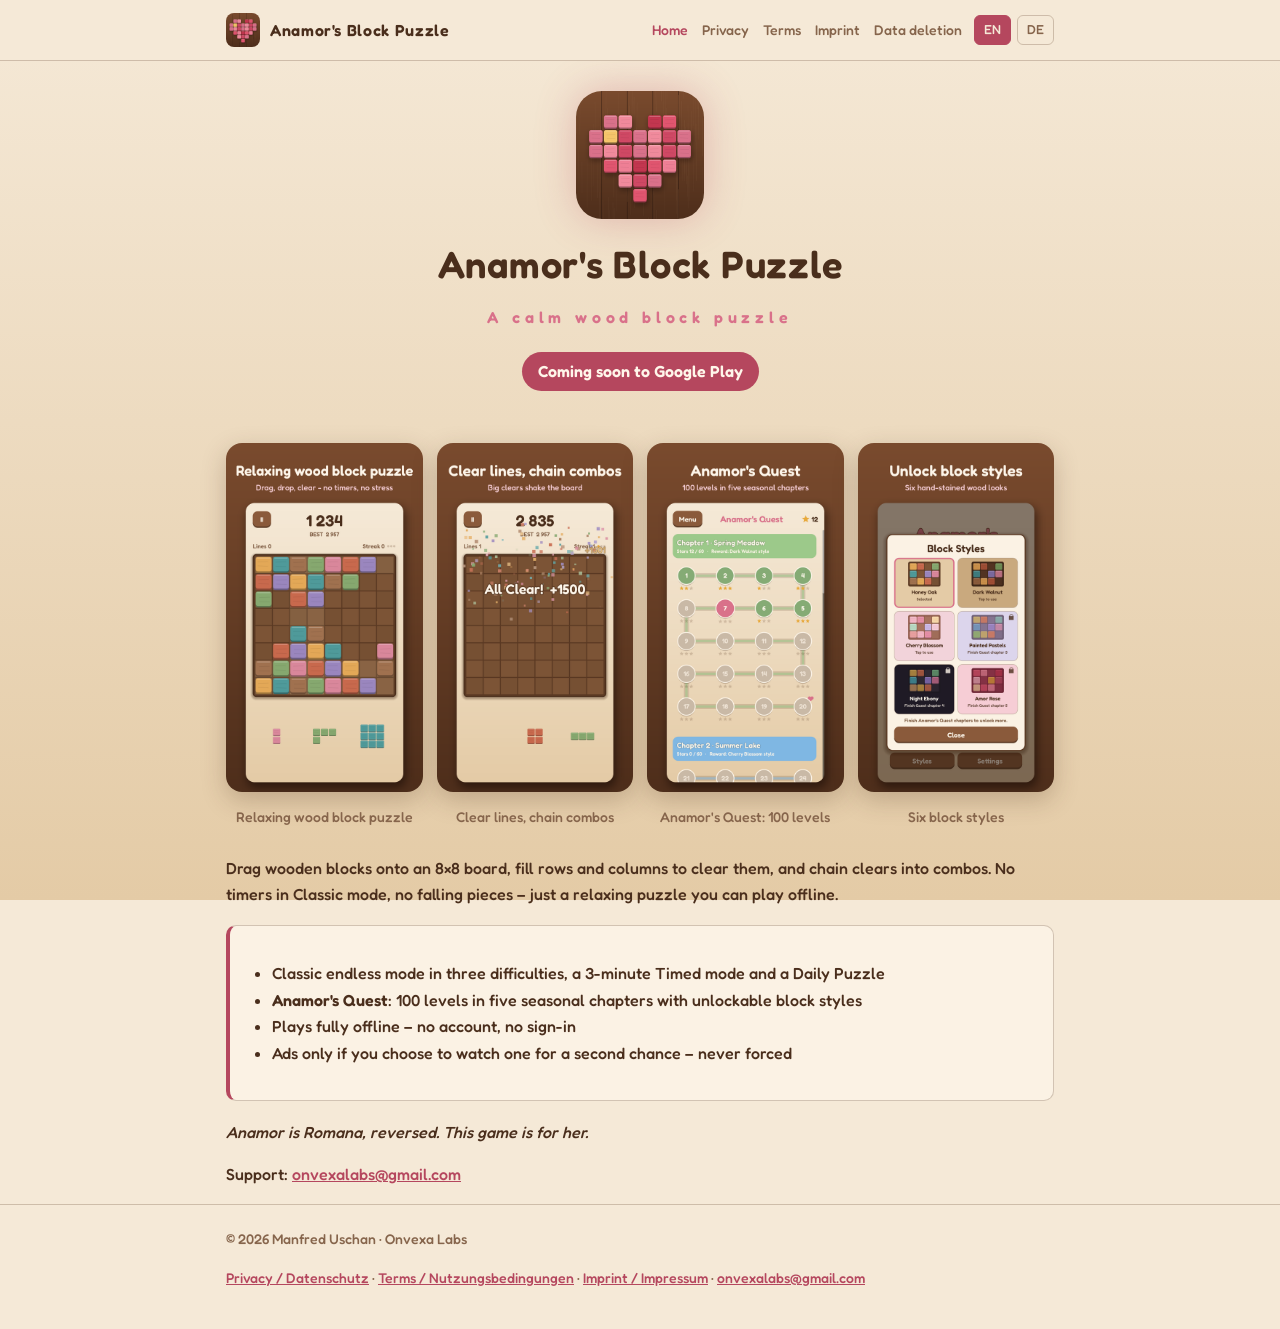
==== index.html @ 858fd69e "Teaser and legal pages for Anamor's Block Puzzle Co-Authored-By: Claude Opus 5.5 <noreply@anthropic." ====
<!doctype html>
<html lang="en">
<head>
  <meta charset="utf-8">
  <meta name="viewport" content="width=device-width, initial-scale=1">
  <title>Home · Anamor's Block Puzzle</title>
  <meta name="title-en" content="Home · Anamor's Block Puzzle">
  <meta name="title-de" content="Start · Anamor's Block Puzzle">
  <meta name="description" content="Anamor's Block Puzzle – a calm 8×8 wood block puzzle for Android.">
  <meta name="theme-color" content="#4e2e1b">
  <link rel="icon" type="image/png" href="assets/favicon.png">
  <link rel="apple-touch-icon" href="assets/apple-touch-icon.png">
  <link rel="stylesheet" href="assets/style.css">
  <script src="assets/site.js"></script>
</head>
<body>
  <header class="top">
    <div class="wrap bar">
      <a class="brand" href="index.html"><img src="assets/icon.png" alt="">Anamor's Block Puzzle</a>
      <nav class="links">
        <a href="index.html" aria-current="page"><span data-lang="en">Home</span><span data-lang="de">Start</span></a>
        <a href="privacy.html"><span data-lang="en">Privacy</span><span data-lang="de">Datenschutz</span></a>
        <a href="terms.html"><span data-lang="en">Terms</span><span data-lang="de">Nutzungsbedingungen</span></a>
        <a href="imprint.html"><span data-lang="en">Imprint</span><span data-lang="de">Impressum</span></a>
        <a href="delete-data.html"><span data-lang="en">Data deletion</span><span data-lang="de">Datenlöschung</span></a>
      </nav>
      <div class="lang" role="group" aria-label="Language">
        <button type="button" data-set="en" aria-pressed="false">EN</button>
        <button type="button" data-set="de" aria-pressed="false">DE</button>
      </div>
    </div>
  </header>
  <main class="wrap">
    <article data-lang="en" lang="en">

      <div class="hero">
        <img src="assets/icon.png" alt="Anamor's Block Puzzle icon">
        <h1>Anamor's Block Puzzle</h1>
        <p class="sub">A calm wood block puzzle</p>
        <p class="badge">Coming soon to Google Play</p>
      </div>
      <div class="gallery">
        <figure><img src="assets/shot1.png" alt="" loading="lazy"><figcaption data-lang="en">Relaxing wood block puzzle</figcaption><figcaption data-lang="de">Entspanntes Holzblock-Puzzle</figcaption></figure>
        <figure><img src="assets/shot2.png" alt="" loading="lazy"><figcaption data-lang="en">Clear lines, chain combos</figcaption><figcaption data-lang="de">Linien leeren, Combos verketten</figcaption></figure>
        <figure><img src="assets/shot3.png" alt="" loading="lazy"><figcaption data-lang="en">Anamor's Quest: 100 levels</figcaption><figcaption data-lang="de">Anamor's Quest: 100 Level</figcaption></figure>
        <figure><img src="assets/shot4.png" alt="" loading="lazy"><figcaption data-lang="en">Six block styles</figcaption><figcaption data-lang="de">Sechs Block-Stile</figcaption></figure>
      </div>
      <p>Drag wooden blocks onto an 8×8 board, fill rows and columns to clear them, and chain clears into combos.
      No timers in Classic mode, no falling pieces – just a relaxing puzzle you can play offline.</p>
      <div class="card promise">
        <ul>
          <li>Classic endless mode in three difficulties, a 3-minute Timed mode and a Daily Puzzle</li>
          <li><strong>Anamor's Quest</strong>: 100 levels in five seasonal chapters with unlockable block styles</li>
          <li>Plays fully offline – no account, no sign-in</li>
          <li>Ads only if you choose to watch one for a second chance – never forced</li>
        </ul>
      </div>
      <p><em>Anamor is Romana, reversed. This game is for her.</em></p>
      <p>Support: <a href="mailto:onvexalabs@gmail.com">onvexalabs@gmail.com</a></p>
    </article>
    <article data-lang="de" lang="de">

      <div class="hero">
        <img src="assets/icon.png" alt="Anamor's Block Puzzle Symbol">
        <h1>Anamor's Block Puzzle</h1>
        <p class="sub">Ein entspanntes Holzblock-Puzzle</p>
        <p class="badge">Bald auf Google Play</p>
      </div>
      <div class="gallery">
        <figure><img src="assets/shot1.png" alt="" loading="lazy"><figcaption data-lang="en">Relaxing wood block puzzle</figcaption><figcaption data-lang="de">Entspanntes Holzblock-Puzzle</figcaption></figure>
        <figure><img src="assets/shot2.png" alt="" loading="lazy"><figcaption data-lang="en">Clear lines, chain combos</figcaption><figcaption data-lang="de">Linien leeren, Combos verketten</figcaption></figure>
        <figure><img src="assets/shot3.png" alt="" loading="lazy"><figcaption data-lang="en">Anamor's Quest: 100 levels</figcaption><figcaption data-lang="de">Anamor's Quest: 100 Level</figcaption></figure>
        <figure><img src="assets/shot4.png" alt="" loading="lazy"><figcaption data-lang="en">Six block styles</figcaption><figcaption data-lang="de">Sechs Block-Stile</figcaption></figure>
      </div>
      <p>Ziehe Holzblöcke auf ein 8×8-Brett, fülle Reihen und Spalten, um sie zu leeren, und verkette Treffer zu Combos.
      Kein Zeitdruck im Klassik-Modus, keine fallenden Teile – ein entspannendes Puzzle, das auch offline funktioniert.</p>
      <div class="card promise">
        <ul>
          <li>Endloser Klassik-Modus in drei Schwierigkeitsstufen, 3-Minuten-Zeitmodus und Tagesrätsel</li>
          <li><strong>Anamor's Quest</strong>: 100 Level in fünf Jahreszeiten-Kapiteln mit freischaltbaren Block-Stilen</li>
          <li>Vollständig offline spielbar – kein Konto, keine Anmeldung</li>
          <li>Werbung nur, wenn du freiwillig ein Video für eine zweite Chance ansiehst – niemals erzwungen</li>
        </ul>
      </div>
      <p><em>Anamor ist Romana, rückwärts gelesen. Dieses Spiel ist für sie.</em></p>
      <p>Support: <a href="mailto:onvexalabs@gmail.com">onvexalabs@gmail.com</a></p>
    </article>
  </main>
  <footer>
    <div class="wrap">
      <span>© 2026 Manfred Uschan · Onvexa Labs</span>
      <span><a href="privacy.html">Privacy / Datenschutz</a> · <a href="terms.html">Terms / Nutzungsbedingungen</a> · <a href="imprint.html">Imprint / Impressum</a> · <a href="mailto:onvexalabs@gmail.com">onvexalabs@gmail.com</a></span>
    </div>
  </footer>
</body>
</html>
---- assets/style.css ----
@font-face { font-family: "Fredoka"; src: url("Fredoka-Medium.woff2") format("woff2"); font-weight: 400 500; font-display: swap; }
@font-face { font-family: "Fredoka"; src: url("Fredoka-SemiBold.woff2") format("woff2"); font-weight: 600 700; font-display: swap; }
:root {
  --bg: #f5e9d7;
  --panel: #fbf2e4;
  --trace: #e4cba6;
  --text: #4a2e1c;
  --dim: #86654c;
  --accent: #b5475e;
  --accent2: #d9718a;
  --warn: #b26a00;
  --line: rgba(90, 57, 35, .25);
}
* { box-sizing: border-box; }
html { -webkit-text-size-adjust: 100%; }
body {
  margin: 0;
  background: var(--bg);
  background-image: linear-gradient(#f5e9d7, #e4cba6);
  background-attachment: fixed;
  color: var(--text);
  font: 16px/1.65 "Fredoka", system-ui, -apple-system, "Segoe UI", Roboto, sans-serif;
}
a { color: var(--accent); }
a:hover { color: #e0556f; }
header.top {
  border-bottom: 1px solid var(--line);
  background: rgba(245, 233, 215, .94);
  position: sticky; top: 0; z-index: 5;
  backdrop-filter: blur(6px);
}
.wrap { max-width: 860px; margin: 0 auto; padding: 0 16px; }
.bar { display: flex; align-items: center; gap: 12px; min-height: 60px; flex-wrap: wrap; }
.brand { display: flex; align-items: center; gap: 10px; color: var(--text); text-decoration: none; font-weight: 700; letter-spacing: .04em; }
.brand img { width: 34px; height: 34px; border-radius: 8px; }
nav.links { display: flex; gap: 14px; flex-wrap: wrap; margin-left: auto; font-size: 14px; }
nav.links a { color: var(--dim); text-decoration: none; }
nav.links a[aria-current="page"], nav.links a:hover { color: var(--accent); }
.lang { display: flex; gap: 6px; }
.lang button {
  background: transparent; color: var(--dim); border: 1px solid var(--line);
  border-radius: 6px; padding: 3px 9px; font: inherit; font-size: 13px; cursor: pointer;
}
.lang button[aria-pressed="true"] { color: var(--bg); background: var(--accent); border-color: var(--accent); }
main { padding: 28px 0 60px; }
h1 { font-size: 30px; line-height: 1.2; margin: 8px 0 6px; letter-spacing: .02em; }
h2 { font-size: 20px; margin: 34px 0 8px; color: var(--accent); }
h3 { font-size: 17px; margin: 22px 0 6px; }
.meta { color: var(--dim); font-size: 14px; margin-bottom: 18px; }
.card {
  background: var(--panel); border: 1px solid var(--line); border-radius: 10px;
  padding: 18px 20px; margin: 18px 0;
}
.hero { text-align: center; padding: 30px 0 10px; }
.hero img { width: 128px; height: 128px; border-radius: 26px; box-shadow: 0 0 40px rgba(181,71,94,.3); }
.hero h1 { font-size: 38px; margin-top: 16px; }
.hero .sub { color: var(--accent2); letter-spacing: .3em; font-weight: 700; }
.promise { border-left: 4px solid var(--accent); }
.todo { background: rgba(255,176,0,.15); color: var(--warn); border: 1px dashed var(--warn); padding: 0 4px; border-radius: 4px; }
table { width: 100%; border-collapse: collapse; font-size: 15px; }
th, td { text-align: left; vertical-align: top; padding: 8px 10px; border-bottom: 1px solid var(--line); }
th { color: var(--dim); font-weight: 600; }
.tablewrap { overflow-x: auto; }
ul { padding-left: 22px; }
footer { border-top: 1px solid var(--line); color: var(--dim); font-size: 14px; padding: 22px 0 40px; }
footer .wrap { display: flex; gap: 16px; flex-wrap: wrap; justify-content: space-between; }
code { background: #efe0c9; padding: 1px 5px; border-radius: 4px; font-size: 14px; }
/* language switching: without JS both languages stay visible */
html.js [data-lang] { display: none; }
html.js.lang-en [data-lang="en"], html.js.lang-de [data-lang="de"] { display: block; }
html:not(.js) [data-lang="de"] { border-top: 1px solid var(--line); margin-top: 40px; padding-top: 10px; }
@media (max-width: 560px) {
  h1 { font-size: 25px; }
  .hero h1 { font-size: 30px; }
  nav.links { width: 100%; margin-left: 0; }
}
.badge { display: inline-block; margin-top: 6px; padding: 6px 16px; border-radius: 999px; background: var(--accent); color: #fff6ea; font-weight: 600; }
.gallery { display: grid; grid-template-columns: repeat(auto-fit, minmax(170px, 1fr)); gap: 14px; margin: 26px 0; }
.gallery figure { margin: 0; text-align: center; }
.gallery img { width: 100%; border-radius: 16px; box-shadow: 0 8px 24px rgba(74, 46, 28, .25); }
.gallery figcaption { font-size: 14px; color: var(--dim); margin-top: 6px; }
html.js .gallery figcaption[data-lang] { display: none; }
html.js.lang-en .gallery figcaption[data-lang="en"], html.js.lang-de .gallery figcaption[data-lang="de"] { display: block; }
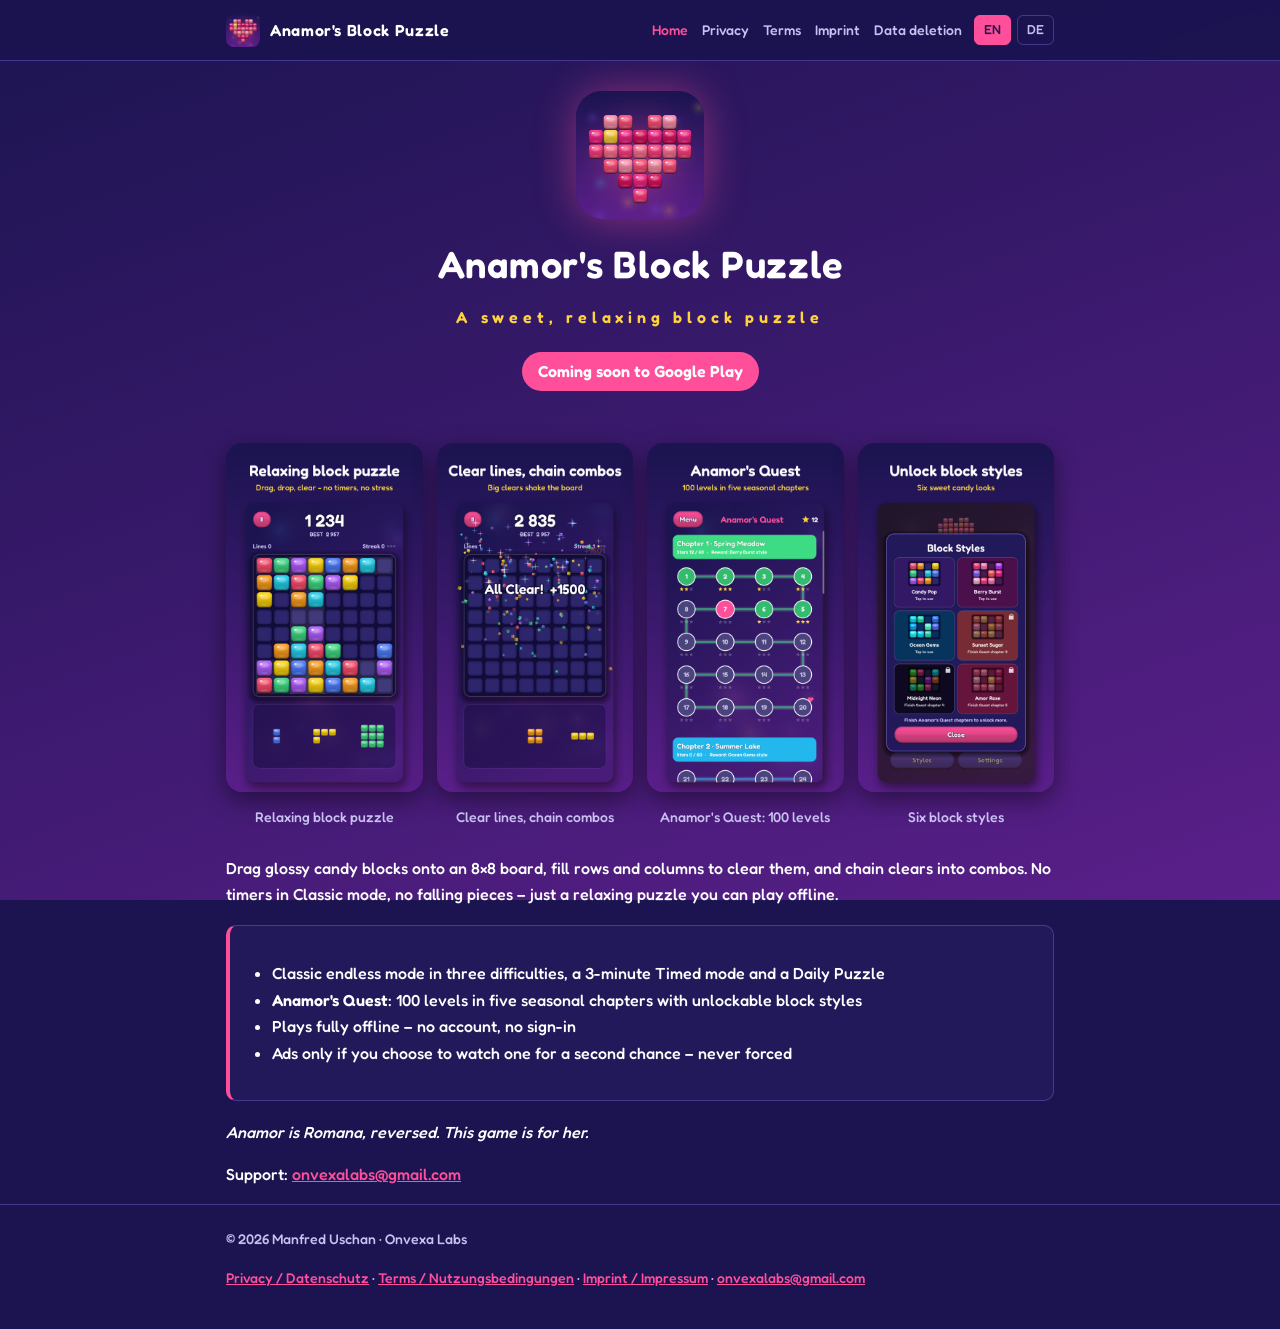
==== commit f459efb5: "Candy look for the teaser page, new screenshots and icon Co-Authored-By: Claude Opus 5.5 <noreply@an" ====
--- a/index.html
+++ b/index.html
@@ -6,8 +6,8 @@
   <title>Home · Anamor's Block Puzzle</title>
   <meta name="title-en" content="Home · Anamor's Block Puzzle">
   <meta name="title-de" content="Start · Anamor's Block Puzzle">
-  <meta name="description" content="Anamor's Block Puzzle – a calm 8×8 wood block puzzle for Android.">
-  <meta name="theme-color" content="#4e2e1b">
+  <meta name="description" content="Anamor's Block Puzzle – a sweet, relaxing 8×8 block puzzle for Android.">
+  <meta name="theme-color" content="#1b1450">
   <link rel="icon" type="image/png" href="assets/favicon.png">
   <link rel="apple-touch-icon" href="assets/apple-touch-icon.png">
   <link rel="stylesheet" href="assets/style.css">
@@ -36,16 +36,16 @@
       <div class="hero">
         <img src="assets/icon.png" alt="Anamor's Block Puzzle icon">
         <h1>Anamor's Block Puzzle</h1>
-        <p class="sub">A calm wood block puzzle</p>
+        <p class="sub">A sweet, relaxing block puzzle</p>
         <p class="badge">Coming soon to Google Play</p>
       </div>
       <div class="gallery">
-        <figure><img src="assets/shot1.png" alt="" loading="lazy"><figcaption data-lang="en">Relaxing wood block puzzle</figcaption><figcaption data-lang="de">Entspanntes Holzblock-Puzzle</figcaption></figure>
+        <figure><img src="assets/shot1.png" alt="" loading="lazy"><figcaption data-lang="en">Relaxing block puzzle</figcaption><figcaption data-lang="de">Entspanntes Block-Puzzle</figcaption></figure>
         <figure><img src="assets/shot2.png" alt="" loading="lazy"><figcaption data-lang="en">Clear lines, chain combos</figcaption><figcaption data-lang="de">Linien leeren, Combos verketten</figcaption></figure>
         <figure><img src="assets/shot3.png" alt="" loading="lazy"><figcaption data-lang="en">Anamor's Quest: 100 levels</figcaption><figcaption data-lang="de">Anamor's Quest: 100 Level</figcaption></figure>
         <figure><img src="assets/shot4.png" alt="" loading="lazy"><figcaption data-lang="en">Six block styles</figcaption><figcaption data-lang="de">Sechs Block-Stile</figcaption></figure>
       </div>
-      <p>Drag wooden blocks onto an 8×8 board, fill rows and columns to clear them, and chain clears into combos.
+      <p>Drag glossy candy blocks onto an 8×8 board, fill rows and columns to clear them, and chain clears into combos.
       No timers in Classic mode, no falling pieces – just a relaxing puzzle you can play offline.</p>
       <div class="card promise">
         <ul>
@@ -63,16 +63,16 @@
       <div class="hero">
         <img src="assets/icon.png" alt="Anamor's Block Puzzle Symbol">
         <h1>Anamor's Block Puzzle</h1>
-        <p class="sub">Ein entspanntes Holzblock-Puzzle</p>
+        <p class="sub">Ein süßes, entspanntes Block-Puzzle</p>
         <p class="badge">Bald auf Google Play</p>
       </div>
       <div class="gallery">
-        <figure><img src="assets/shot1.png" alt="" loading="lazy"><figcaption data-lang="en">Relaxing wood block puzzle</figcaption><figcaption data-lang="de">Entspanntes Holzblock-Puzzle</figcaption></figure>
+        <figure><img src="assets/shot1.png" alt="" loading="lazy"><figcaption data-lang="en">Relaxing block puzzle</figcaption><figcaption data-lang="de">Entspanntes Block-Puzzle</figcaption></figure>
         <figure><img src="assets/shot2.png" alt="" loading="lazy"><figcaption data-lang="en">Clear lines, chain combos</figcaption><figcaption data-lang="de">Linien leeren, Combos verketten</figcaption></figure>
         <figure><img src="assets/shot3.png" alt="" loading="lazy"><figcaption data-lang="en">Anamor's Quest: 100 levels</figcaption><figcaption data-lang="de">Anamor's Quest: 100 Level</figcaption></figure>
         <figure><img src="assets/shot4.png" alt="" loading="lazy"><figcaption data-lang="en">Six block styles</figcaption><figcaption data-lang="de">Sechs Block-Stile</figcaption></figure>
       </div>
-      <p>Ziehe Holzblöcke auf ein 8×8-Brett, fülle Reihen und Spalten, um sie zu leeren, und verkette Treffer zu Combos.
+      <p>Ziehe glänzende Bonbon-Blöcke auf ein 8×8-Brett, fülle Reihen und Spalten, um sie zu leeren, und verkette Treffer zu Combos.
       Kein Zeitdruck im Klassik-Modus, keine fallenden Teile – ein entspannendes Puzzle, das auch offline funktioniert.</p>
       <div class="card promise">
         <ul>
--- a/assets/style.css
+++ b/assets/style.css
@@ -1,31 +1,31 @@
 @font-face { font-family: "Fredoka"; src: url("Fredoka-Medium.woff2") format("woff2"); font-weight: 400 500; font-display: swap; }
 @font-face { font-family: "Fredoka"; src: url("Fredoka-SemiBold.woff2") format("woff2"); font-weight: 600 700; font-display: swap; }
 :root {
-  --bg: #f5e9d7;
-  --panel: #fbf2e4;
-  --trace: #e4cba6;
-  --text: #4a2e1c;
-  --dim: #86654c;
-  --accent: #b5475e;
-  --accent2: #d9718a;
-  --warn: #b26a00;
-  --line: rgba(90, 57, 35, .25);
+  --bg: #1b1450;
+  --panel: rgba(35, 26, 92, .85);
+  --trace: #4a1c7a;
+  --text: #ffffff;
+  --dim: #c8c0f0;
+  --accent: #ff4f9a;
+  --accent2: #ffd23f;
+  --warn: #ffd23f;
+  --line: rgba(143, 123, 255, .35);
 }
 * { box-sizing: border-box; }
 html { -webkit-text-size-adjust: 100%; }
 body {
   margin: 0;
   background: var(--bg);
-  background-image: linear-gradient(#f5e9d7, #e4cba6);
+  background-image: linear-gradient(160deg, #1b1450, #5a1f8a);
   background-attachment: fixed;
   color: var(--text);
   font: 16px/1.65 "Fredoka", system-ui, -apple-system, "Segoe UI", Roboto, sans-serif;
 }
 a { color: var(--accent); }
-a:hover { color: #e0556f; }
+a:hover { color: #ffd23f; }
 header.top {
   border-bottom: 1px solid var(--line);
-  background: rgba(245, 233, 215, .94);
+  background: rgba(27, 20, 80, .92);
   position: sticky; top: 0; z-index: 5;
   backdrop-filter: blur(6px);
 }
@@ -52,7 +52,7 @@
   padding: 18px 20px; margin: 18px 0;
 }
 .hero { text-align: center; padding: 30px 0 10px; }
-.hero img { width: 128px; height: 128px; border-radius: 26px; box-shadow: 0 0 40px rgba(181,71,94,.3); }
+.hero img { width: 128px; height: 128px; border-radius: 26px; box-shadow: 0 0 40px rgba(255,79,154,.45); }
 .hero h1 { font-size: 38px; margin-top: 16px; }
 .hero .sub { color: var(--accent2); letter-spacing: .3em; font-weight: 700; }
 .promise { border-left: 4px solid var(--accent); }
@@ -64,7 +64,7 @@
 ul { padding-left: 22px; }
 footer { border-top: 1px solid var(--line); color: var(--dim); font-size: 14px; padding: 22px 0 40px; }
 footer .wrap { display: flex; gap: 16px; flex-wrap: wrap; justify-content: space-between; }
-code { background: #efe0c9; padding: 1px 5px; border-radius: 4px; font-size: 14px; }
+code { background: #2e2770; padding: 1px 5px; border-radius: 4px; font-size: 14px; }
 /* language switching: without JS both languages stay visible */
 html.js [data-lang] { display: none; }
 html.js.lang-en [data-lang="en"], html.js.lang-de [data-lang="de"] { display: block; }
@@ -74,10 +74,10 @@
   .hero h1 { font-size: 30px; }
   nav.links { width: 100%; margin-left: 0; }
 }
-.badge { display: inline-block; margin-top: 6px; padding: 6px 16px; border-radius: 999px; background: var(--accent); color: #fff6ea; font-weight: 600; }
+.badge { display: inline-block; margin-top: 6px; padding: 6px 16px; border-radius: 999px; background: var(--accent); color: #fff; font-weight: 600; }
 .gallery { display: grid; grid-template-columns: repeat(auto-fit, minmax(170px, 1fr)); gap: 14px; margin: 26px 0; }
 .gallery figure { margin: 0; text-align: center; }
-.gallery img { width: 100%; border-radius: 16px; box-shadow: 0 8px 24px rgba(74, 46, 28, .25); }
+.gallery img { width: 100%; border-radius: 16px; box-shadow: 0 8px 24px rgba(0, 0, 0, .45); }
 .gallery figcaption { font-size: 14px; color: var(--dim); margin-top: 6px; }
 html.js .gallery figcaption[data-lang] { display: none; }
 html.js.lang-en .gallery figcaption[data-lang="en"], html.js.lang-de .gallery figcaption[data-lang="de"] { display: block; }
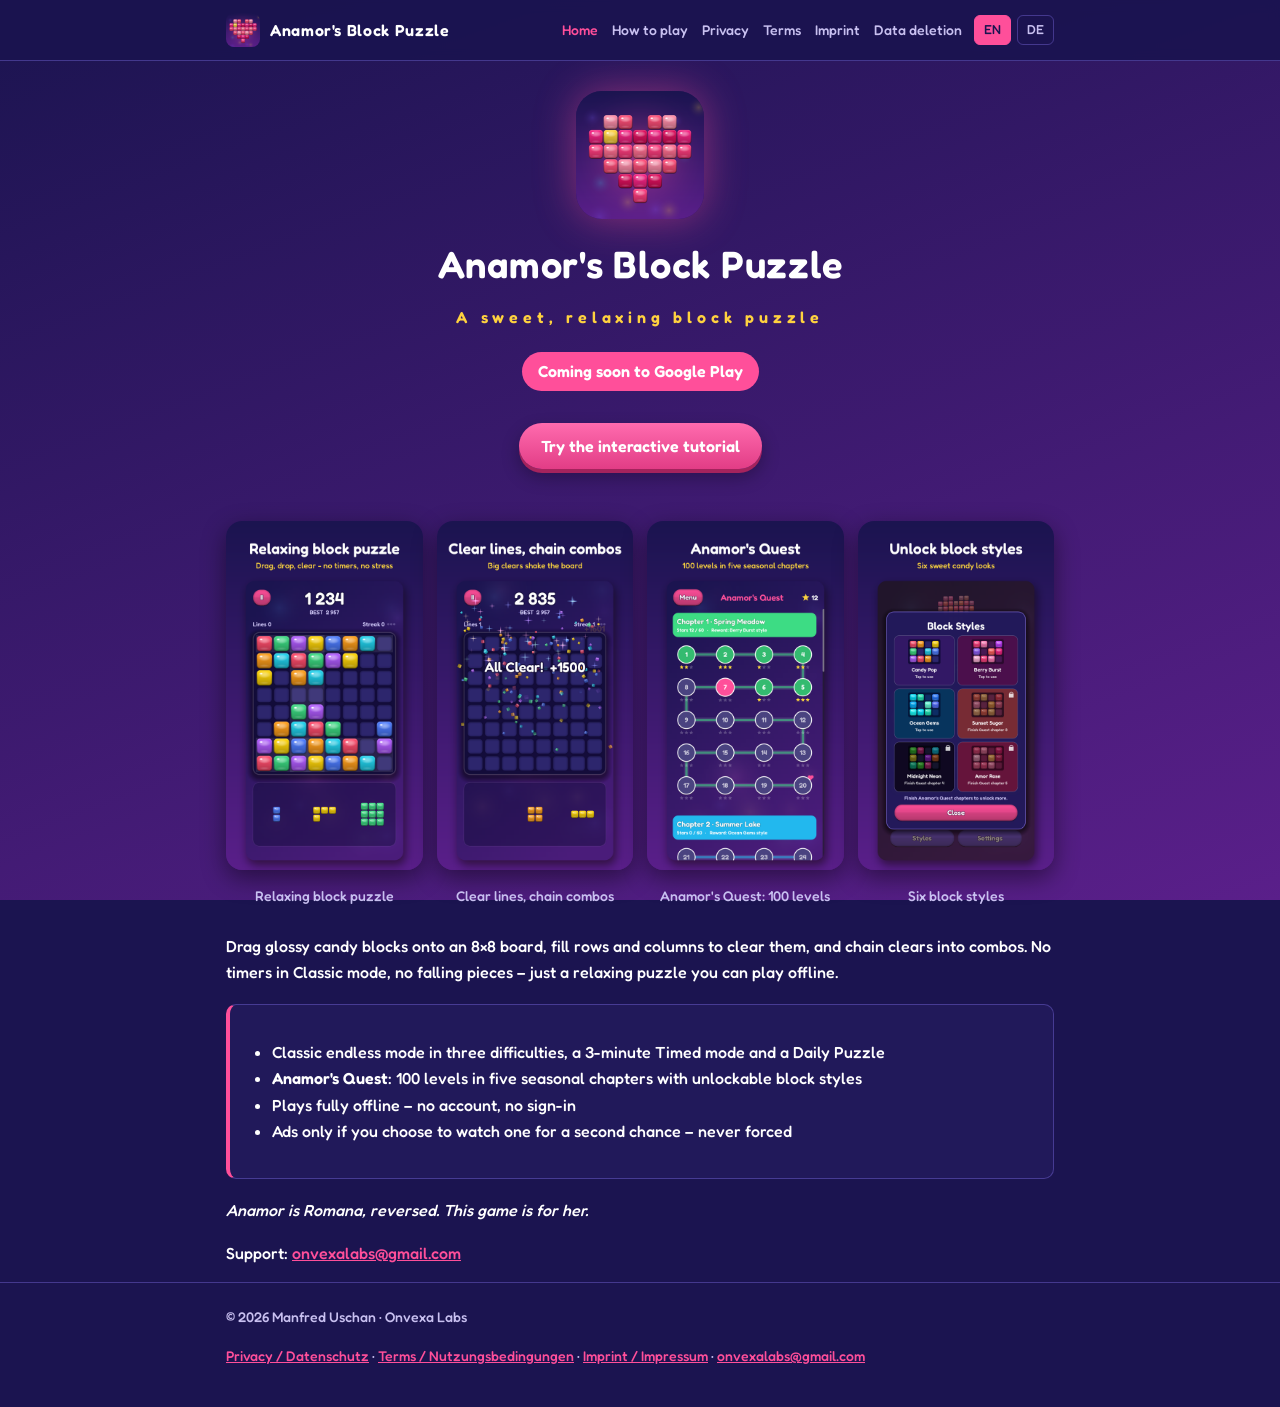
==== commit fc407de9: "Interactive how-to-play tutorial Co-Authored-By: Claude Opus 5.5 <noreply@anthropic.com> Claude-Sess" ====
--- a/index.html
+++ b/index.html
@@ -12,6 +12,7 @@
   <link rel="apple-touch-icon" href="assets/apple-touch-icon.png">
   <link rel="stylesheet" href="assets/style.css">
   <script src="assets/site.js"></script>
+
 </head>
 <body>
   <header class="top">
@@ -19,6 +20,7 @@
       <a class="brand" href="index.html"><img src="assets/icon.png" alt="">Anamor's Block Puzzle</a>
       <nav class="links">
         <a href="index.html" aria-current="page"><span data-lang="en">Home</span><span data-lang="de">Start</span></a>
+        <a href="how-to-play.html"><span data-lang="en">How to play</span><span data-lang="de">Spielanleitung</span></a>
         <a href="privacy.html"><span data-lang="en">Privacy</span><span data-lang="de">Datenschutz</span></a>
         <a href="terms.html"><span data-lang="en">Terms</span><span data-lang="de">Nutzungsbedingungen</span></a>
         <a href="imprint.html"><span data-lang="en">Imprint</span><span data-lang="de">Impressum</span></a>
@@ -38,6 +40,7 @@
         <h1>Anamor's Block Puzzle</h1>
         <p class="sub">A sweet, relaxing block puzzle</p>
         <p class="badge">Coming soon to Google Play</p>
+        <p><a class="btn" href="how-to-play.html">Try the interactive tutorial</a></p>
       </div>
       <div class="gallery">
         <figure><img src="assets/shot1.png" alt="" loading="lazy"><figcaption data-lang="en">Relaxing block puzzle</figcaption><figcaption data-lang="de">Entspanntes Block-Puzzle</figcaption></figure>
@@ -65,6 +68,7 @@
         <h1>Anamor's Block Puzzle</h1>
         <p class="sub">Ein süßes, entspanntes Block-Puzzle</p>
         <p class="badge">Bald auf Google Play</p>
+        <p><a class="btn" href="how-to-play.html">Interaktives Tutorial ausprobieren</a></p>
       </div>
       <div class="gallery">
         <figure><img src="assets/shot1.png" alt="" loading="lazy"><figcaption data-lang="en">Relaxing block puzzle</figcaption><figcaption data-lang="de">Entspanntes Block-Puzzle</figcaption></figure>
@@ -85,6 +89,7 @@
       <p><em>Anamor ist Romana, rückwärts gelesen. Dieses Spiel ist für sie.</em></p>
       <p>Support: <a href="mailto:onvexalabs@gmail.com">onvexalabs@gmail.com</a></p>
     </article>
+
   </main>
   <footer>
     <div class="wrap">
--- a/assets/style.css
+++ b/assets/style.css
@@ -81,3 +81,65 @@
 .gallery figcaption { font-size: 14px; color: var(--dim); margin-top: 6px; }
 html.js .gallery figcaption[data-lang] { display: none; }
 html.js.lang-en .gallery figcaption[data-lang="en"], html.js.lang-de .gallery figcaption[data-lang="de"] { display: block; }
+
+/* --- buttons --- */
+.btn { display: inline-block; border: 0; cursor: pointer; font: inherit; font-weight: 600; color: #fff; text-decoration: none;
+  padding: 10px 22px; border-radius: 999px; background: linear-gradient(#ff6bae, #e23d86); box-shadow: 0 4px 0 #a5235d, 0 8px 18px rgba(0,0,0,.3); }
+.btn:hover { color: #fff; filter: brightness(1.08); }
+.btn:active { transform: translateY(3px); box-shadow: 0 1px 0 #a5235d; }
+.btn.alt { background: linear-gradient(#9a80ff, #6b4cf0); box-shadow: 0 4px 0 #4630b0, 0 8px 18px rgba(0,0,0,.3); }
+.btn span[data-lang] { display: none; }
+html.lang-en .btn span[data-lang="en"], html.lang-de .btn span[data-lang="de"], html:not(.js) .btn span[data-lang="en"] { display: inline; }
+
+/* --- interactive tutorial --- */
+.tut { --cs: min(10vw, 52px); --ts: calc(var(--cs) * 0.5); margin: 10px auto 30px; max-width: 520px; text-align: center; touch-action: none; user-select: none; -webkit-user-select: none; }
+.tut-head { display: flex; justify-content: space-between; align-items: center; min-height: 30px; }
+.tut-steps { display: flex; gap: 8px; }
+.tut-steps .dot { width: 12px; height: 12px; border-radius: 50%; background: rgba(255,255,255,.2); }
+.tut-steps .dot.done { background: var(--accent2); }
+.tut-steps .dot.now { background: var(--accent); box-shadow: 0 0 10px var(--accent); }
+.tut-score { font-weight: 600; color: var(--dim); }
+.tut-score b { color: #fff; font-size: 22px; }
+.tut-msg { min-height: 3.2em; font-size: 18px; margin: 10px 0 14px; }
+.tut-msg span[data-lang] { display: none; }
+html.lang-en .tut-msg span[data-lang="en"], html.lang-de .tut-msg span[data-lang="de"], html:not(.js) .tut-msg span[data-lang="en"] { display: inline; }
+.tut-board { position: relative; display: grid; grid-template-columns: repeat(8, var(--cs)); grid-template-rows: repeat(8, var(--cs));
+  width: calc(var(--cs) * 8); margin: 0 auto; padding: 8px; box-sizing: content-box; border-radius: 22px;
+  background: rgba(18, 12, 58, .9); border: 2px solid rgba(255,255,255,.14); box-shadow: 0 14px 30px rgba(0,0,0,.45); }
+.tut-board.over .cb { filter: grayscale(.85) brightness(.75); transition: filter .8s; }
+.tc { position: relative; margin: 2px; border-radius: 22%; background: #2e2770; box-shadow: inset 0 3px 6px rgba(0,0,0,.35); }
+.tc.ok { background: rgba(61, 220, 132, .45); }
+.tc.bad { background: rgba(255, 59, 92, .45); }
+.tc.hl { box-shadow: inset 0 0 0 3px rgba(255,255,255,.75), 0 0 14px rgba(255,255,255,.5); }
+.tc.target { animation: target 1s ease-in-out infinite; }
+@keyframes target { 50% { background: rgba(255, 79, 154, .55); box-shadow: 0 0 14px rgba(255,79,154,.8); } }
+.cb { position: absolute; inset: 0; border-radius: 22%;
+  background: radial-gradient(ellipse 34% 20% at 32% 22%, rgba(255,255,255,.95), rgba(255,255,255,0) 70%),
+              radial-gradient(ellipse 70% 40% at 50% 28%, rgba(255,255,255,.42), rgba(255,255,255,0) 72%),
+              linear-gradient(var(--c), color-mix(in srgb, var(--c) 62%, #000));
+  box-shadow: inset 0 -4px 0 rgba(0,0,0,.22), inset 0 2px 0 rgba(255,255,255,.35), 0 3px 6px rgba(0,0,0,.35); }
+.cb.pop { animation: pop .2s ease-out; }
+@keyframes pop { 0% { transform: scale(1.18, .85); } 100% { transform: scale(1); } }
+.cb.clear { animation: clear .38s ease-in forwards; }
+@keyframes clear { 0% { filter: brightness(2.2); } 100% { transform: scale(1.35); opacity: 0; } }
+.beam { position: absolute; pointer-events: none; mix-blend-mode: screen; animation: beam .5s ease-out forwards;
+  background: radial-gradient(closest-side, rgba(255,255,255,.95), rgba(255,180,230,.5) 50%, rgba(255,255,255,0)); }
+.beam.h { left: -6%; width: 112%; height: calc(var(--cs) * 1.6); top: calc(8px + var(--i) * var(--cs) - var(--cs) * .3); }
+.beam.v { top: -6%; height: 112%; width: calc(var(--cs) * 1.6); left: calc(8px + var(--i) * var(--cs) - var(--cs) * .3); }
+@keyframes beam { from { opacity: 1; } to { opacity: 0; transform: scale(1.1); } }
+.pop-text { position: absolute; left: 50%; top: 38%; transform: translate(-50%, -50%); font-size: 40px; font-weight: 700; pointer-events: none;
+  -webkit-text-stroke: 7px #140c3a; paint-order: stroke fill; animation: ptext 1s ease-out forwards; white-space: nowrap; }
+.pop-text.pink { color: #ff4f9a; } .pop-text.gold { color: #ffd23f; }
+@keyframes ptext { 0% { transform: translate(-50%, -50%) scale(.3); } 25% { transform: translate(-50%, -50%) scale(1.1); } 70% { opacity: 1; } 100% { transform: translate(-50%, -70%); opacity: 0; } }
+.tut-tray { display: grid; grid-template-columns: repeat(3, 1fr); gap: 10px; margin: 16px auto 0; width: calc(var(--cs) * 8 + 16px);
+  min-height: calc(var(--cs) * 2.8); padding: 10px 0; border-radius: 22px; background: rgba(18, 12, 58, .45); border: 2px solid rgba(255,255,255,.08); }
+.slot { display: flex; align-items: center; justify-content: center; }
+.piece { display: grid; cursor: grab; touch-action: none; }
+.piece .cb { position: relative; inset: auto; width: calc(var(--ts) - 2px); height: calc(var(--ts) - 2px); margin: 1px; }
+.piece.dim { opacity: .35; }
+.piece.lifted { visibility: hidden; }
+.drag-ghost { position: fixed; left: 0; top: 0; z-index: 50; pointer-events: none; filter: drop-shadow(0 10px 12px rgba(0,0,0,.45)); }
+.drag-ghost .cb { position: absolute; inset: auto; transform: scale(.94); }
+.drag-ghost.back { transition: transform .18s ease-in; }
+.tut-buttons { display: flex; gap: 12px; justify-content: center; flex-wrap: wrap; margin-top: 22px; }
+.tut-msg .btn { margin-top: 10px; }
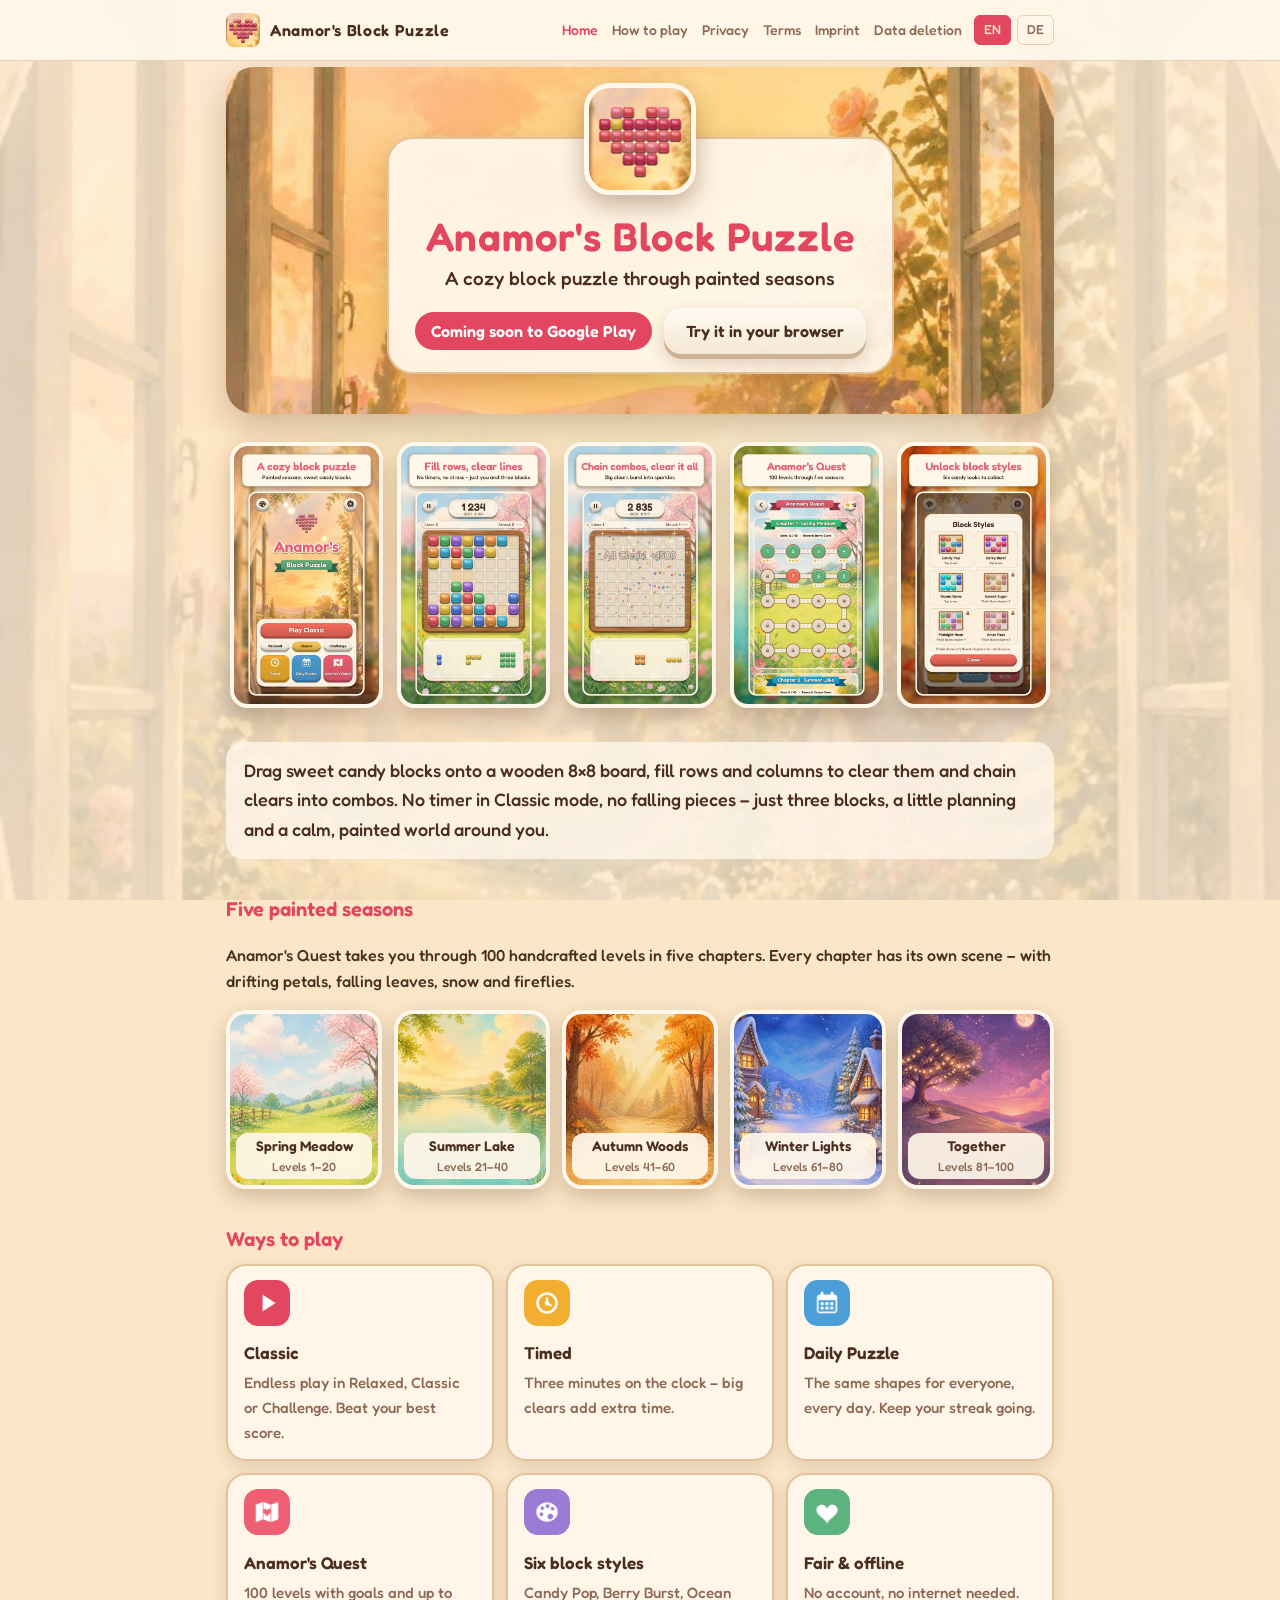
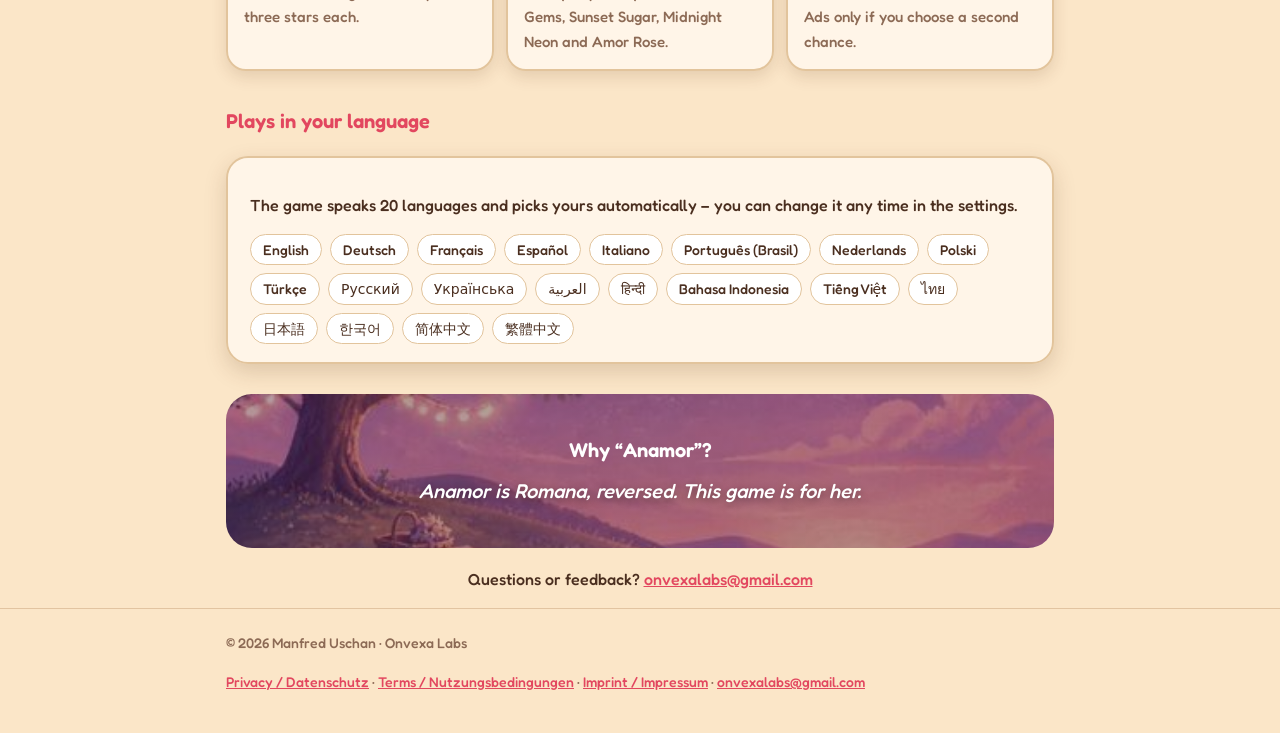
==== commit 51d80abd: "New landing page: painted hero, screenshots, seasons, play modes, languages Co-Authored-By: Claude O" ====
--- a/index.html
+++ b/index.html
@@ -6,8 +6,12 @@
   <title>Home · Anamor's Block Puzzle</title>
   <meta name="title-en" content="Home · Anamor's Block Puzzle">
   <meta name="title-de" content="Start · Anamor's Block Puzzle">
-  <meta name="description" content="Anamor's Block Puzzle – a sweet, relaxing 8×8 block puzzle for Android.">
-  <meta name="theme-color" content="#1b1450">
+  <meta name="description" content="Anamor's Block Puzzle – a cozy 8×8 block puzzle for Android through five painted seasons. 100 levels, daily puzzle, plays offline, 20 languages.">
+  <meta property="og:title" content="Anamor's Block Puzzle">
+  <meta property="og:description" content="A cozy block puzzle through painted seasons – 100 levels, daily puzzle, plays offline.">
+  <meta property="og:image" content="https://onvexalabs-dev.github.io/anamors-block-puzzle-page/assets/hero.jpg">
+  <meta property="og:type" content="website">
+  <meta name="theme-color" content="#f6d9b0">
   <link rel="icon" type="image/png" href="assets/favicon.png">
   <link rel="apple-touch-icon" href="assets/apple-touch-icon.png">
   <link rel="stylesheet" href="assets/style.css">
@@ -34,60 +38,52 @@
   </header>
   <main class="wrap">
     <article data-lang="en" lang="en">
-
-      <div class="hero">
-        <img src="assets/icon.png" alt="Anamor's Block Puzzle icon">
-        <h1>Anamor's Block Puzzle</h1>
-        <p class="sub">A sweet, relaxing block puzzle</p>
-        <p class="badge">Coming soon to Google Play</p>
-        <p><a class="btn" href="how-to-play.html">Try the interactive tutorial</a></p>
-      </div>
-      <div class="gallery">
-        <figure><img src="assets/shot1.png" alt="" loading="lazy"><figcaption data-lang="en">Relaxing block puzzle</figcaption><figcaption data-lang="de">Entspanntes Block-Puzzle</figcaption></figure>
-        <figure><img src="assets/shot2.png" alt="" loading="lazy"><figcaption data-lang="en">Clear lines, chain combos</figcaption><figcaption data-lang="de">Linien leeren, Combos verketten</figcaption></figure>
-        <figure><img src="assets/shot3.png" alt="" loading="lazy"><figcaption data-lang="en">Anamor's Quest: 100 levels</figcaption><figcaption data-lang="de">Anamor's Quest: 100 Level</figcaption></figure>
-        <figure><img src="assets/shot4.png" alt="" loading="lazy"><figcaption data-lang="en">Six block styles</figcaption><figcaption data-lang="de">Sechs Block-Stile</figcaption></figure>
-      </div>
-      <p>Drag glossy candy blocks onto an 8×8 board, fill rows and columns to clear them, and chain clears into combos.
-      No timers in Classic mode, no falling pieces – just a relaxing puzzle you can play offline.</p>
-      <div class="card promise">
-        <ul>
-          <li>Classic endless mode in three difficulties, a 3-minute Timed mode and a Daily Puzzle</li>
-          <li><strong>Anamor's Quest</strong>: 100 levels in five seasonal chapters with unlockable block styles</li>
-          <li>Plays fully offline – no account, no sign-in</li>
-          <li>Ads only if you choose to watch one for a second chance – never forced</li>
-        </ul>
-      </div>
-      <p><em>Anamor is Romana, reversed. This game is for her.</em></p>
-      <p>Support: <a href="mailto:onvexalabs@gmail.com">onvexalabs@gmail.com</a></p>
+      <section class="hero2">
+        <div class="hero-card">
+          <img class="hero-icon" src="assets/icon.png" alt="Anamor's Block Puzzle icon" width="112" height="112">
+          <h1>Anamor's Block Puzzle</h1>
+          <p class="tagline">A cozy block puzzle through painted seasons</p>
+          <p class="cta"><span class="badge">Coming soon to Google Play</span> <a class="btn alt" href="how-to-play.html">Try it in your browser</a></p>
+        </div>
+      </section>
+      <div class="shots"><figure><img src="assets/shot_en_1.jpg" alt="A cozy block puzzle" loading="lazy" width="540" height="960"></figure><figure><img src="assets/shot_en_2.jpg" alt="Fill rows, clear lines" loading="lazy" width="540" height="960"></figure><figure><img src="assets/shot_en_3.jpg" alt="Chain combos" loading="lazy" width="540" height="960"></figure><figure><img src="assets/shot_en_4.jpg" alt="Anamor's Quest" loading="lazy" width="540" height="960"></figure><figure><img src="assets/shot_en_5.jpg" alt="Unlock block styles" loading="lazy" width="540" height="960"></figure></div>
+      <p class="intro">Drag sweet candy blocks onto a wooden 8×8 board, fill rows and columns to clear them and chain clears into combos. No timer in Classic mode, no falling pieces – just three blocks, a little planning and a calm, painted world around you.</p>
+      <h2>Five painted seasons</h2>
+      <p>Anamor's Quest takes you through 100 handcrafted levels in five chapters. Every chapter has its own scene – with drifting petals, falling leaves, snow and fireflies.</p>
+      <div class="seasons"><figure class="season"><img src="assets/season_spring.jpg" alt="" loading="lazy"><figcaption><b>Spring Meadow</b><span>Levels 1–20</span></figcaption></figure><figure class="season"><img src="assets/season_summer.jpg" alt="" loading="lazy"><figcaption><b>Summer Lake</b><span>Levels 21–40</span></figcaption></figure><figure class="season"><img src="assets/season_autumn.jpg" alt="" loading="lazy"><figcaption><b>Autumn Woods</b><span>Levels 41–60</span></figcaption></figure><figure class="season"><img src="assets/season_winter.jpg" alt="" loading="lazy"><figcaption><b>Winter Lights</b><span>Levels 61–80</span></figcaption></figure><figure class="season"><img src="assets/season_together.jpg" alt="" loading="lazy"><figcaption><b>Together</b><span>Levels 81–100</span></figcaption></figure></div>
+      <h2>Ways to play</h2>
+      <div class="feats"><div class="feat"><i class="ico" style="--ic:url(ic_play.png)"></i><h3>Classic</h3><p>Endless play in Relaxed, Classic or Challenge. Beat your best score.</p></div><div class="feat"><i class="ico" style="--ic:url(ic_clock.png)"></i><h3>Timed</h3><p>Three minutes on the clock – big clears add extra time.</p></div><div class="feat"><i class="ico" style="--ic:url(ic_calendar.png)"></i><h3>Daily Puzzle</h3><p>The same shapes for everyone, every day. Keep your streak going.</p></div><div class="feat"><i class="ico" style="--ic:url(ic_map.png)"></i><h3>Anamor's Quest</h3><p>100 levels with goals and up to three stars each.</p></div><div class="feat"><i class="ico" style="--ic:url(ic_palette.png)"></i><h3>Six block styles</h3><p>Candy Pop, Berry Burst, Ocean Gems, Sunset Sugar, Midnight Neon and Amor Rose.</p></div><div class="feat"><i class="ico" style="--ic:url(ic_heart.png)"></i><h3>Fair & offline</h3><p>No account, no internet needed. Ads only if you choose a second chance.</p></div></div>
+      <h2>Plays in your language</h2>
+      <div class="card"><p>The game speaks 20 languages and picks yours automatically – you can change it any time in the settings.</p><div class="chips"><span class="chip">English</span><span class="chip">Deutsch</span><span class="chip">Français</span><span class="chip">Español</span><span class="chip">Italiano</span><span class="chip">Português (Brasil)</span><span class="chip">Nederlands</span><span class="chip">Polski</span><span class="chip">Türkçe</span><span class="chip">Русский</span><span class="chip">Українська</span><span class="chip">العربية</span><span class="chip">हिन्दी</span><span class="chip">Bahasa Indonesia</span><span class="chip">Tiếng Việt</span><span class="chip">ไทย</span><span class="chip">日本語</span><span class="chip">한국어</span><span class="chip">简体中文</span><span class="chip">繁體中文</span></div></div>
+      <section class="dedication">
+        <h2>Why “Anamor”?</h2>
+        <p><em>Anamor is Romana, reversed. This game is for her.</em></p>
+      </section>
+      <p class="support">Questions or feedback? <a href="mailto:onvexalabs@gmail.com">onvexalabs@gmail.com</a></p>
     </article>
     <article data-lang="de" lang="de">
-
-      <div class="hero">
-        <img src="assets/icon.png" alt="Anamor's Block Puzzle Symbol">
-        <h1>Anamor's Block Puzzle</h1>
-        <p class="sub">Ein süßes, entspanntes Block-Puzzle</p>
-        <p class="badge">Bald auf Google Play</p>
-        <p><a class="btn" href="how-to-play.html">Interaktives Tutorial ausprobieren</a></p>
-      </div>
-      <div class="gallery">
-        <figure><img src="assets/shot1.png" alt="" loading="lazy"><figcaption data-lang="en">Relaxing block puzzle</figcaption><figcaption data-lang="de">Entspanntes Block-Puzzle</figcaption></figure>
-        <figure><img src="assets/shot2.png" alt="" loading="lazy"><figcaption data-lang="en">Clear lines, chain combos</figcaption><figcaption data-lang="de">Linien leeren, Combos verketten</figcaption></figure>
-        <figure><img src="assets/shot3.png" alt="" loading="lazy"><figcaption data-lang="en">Anamor's Quest: 100 levels</figcaption><figcaption data-lang="de">Anamor's Quest: 100 Level</figcaption></figure>
-        <figure><img src="assets/shot4.png" alt="" loading="lazy"><figcaption data-lang="en">Six block styles</figcaption><figcaption data-lang="de">Sechs Block-Stile</figcaption></figure>
-      </div>
-      <p>Ziehe glänzende Bonbon-Blöcke auf ein 8×8-Brett, fülle Reihen und Spalten, um sie zu leeren, und verkette Treffer zu Combos.
-      Kein Zeitdruck im Klassik-Modus, keine fallenden Teile – ein entspannendes Puzzle, das auch offline funktioniert.</p>
-      <div class="card promise">
-        <ul>
-          <li>Endloser Klassik-Modus in drei Schwierigkeitsstufen, 3-Minuten-Zeitmodus und Tagesrätsel</li>
-          <li><strong>Anamor's Quest</strong>: 100 Level in fünf Jahreszeiten-Kapiteln mit freischaltbaren Block-Stilen</li>
-          <li>Vollständig offline spielbar – kein Konto, keine Anmeldung</li>
-          <li>Werbung nur, wenn du freiwillig ein Video für eine zweite Chance ansiehst – niemals erzwungen</li>
-        </ul>
-      </div>
-      <p><em>Anamor ist Romana, rückwärts gelesen. Dieses Spiel ist für sie.</em></p>
-      <p>Support: <a href="mailto:onvexalabs@gmail.com">onvexalabs@gmail.com</a></p>
+      <section class="hero2">
+        <div class="hero-card">
+          <img class="hero-icon" src="assets/icon.png" alt="Anamor's Block Puzzle Symbol" width="112" height="112">
+          <h1>Anamor's Block Puzzle</h1>
+          <p class="tagline">Ein gemütliches Block-Puzzle durch gemalte Jahreszeiten</p>
+          <p class="cta"><span class="badge">Bald auf Google Play</span> <a class="btn alt" href="how-to-play.html">Im Browser ausprobieren</a></p>
+        </div>
+      </section>
+      <div class="shots"><figure><img src="assets/shot_de_1.jpg" alt="Gemütliches Block-Puzzle" loading="lazy" width="540" height="960"></figure><figure><img src="assets/shot_de_2.jpg" alt="Reihen füllen, Linien leeren" loading="lazy" width="540" height="960"></figure><figure><img src="assets/shot_de_3.jpg" alt="Combos verketten" loading="lazy" width="540" height="960"></figure><figure><img src="assets/shot_de_4.jpg" alt="Anamor's Quest" loading="lazy" width="540" height="960"></figure><figure><img src="assets/shot_de_5.jpg" alt="Block-Stile freischalten" loading="lazy" width="540" height="960"></figure></div>
+      <p class="intro">Ziehe süße Bonbon-Blöcke auf ein hölzernes 8×8-Brett, fülle Reihen und Spalten, um sie zu leeren, und verkette Treffer zu Combos. Kein Zeitdruck im Klassik-Modus, keine fallenden Teile – nur drei Blöcke, ein bisschen Planung und eine ruhige, gemalte Welt um dich herum.</p>
+      <h2>Fünf gemalte Jahreszeiten</h2>
+      <p>Anamor's Quest führt dich durch 100 Level in fünf Kapiteln. Jedes Kapitel hat seine eigene Szene – mit Blütenblättern, fallendem Laub, Schnee und Glühwürmchen.</p>
+      <div class="seasons"><figure class="season"><img src="assets/season_spring.jpg" alt="" loading="lazy"><figcaption><b>Frühlingswiese</b><span>Level 1–20</span></figcaption></figure><figure class="season"><img src="assets/season_summer.jpg" alt="" loading="lazy"><figcaption><b>Sommersee</b><span>Level 21–40</span></figcaption></figure><figure class="season"><img src="assets/season_autumn.jpg" alt="" loading="lazy"><figcaption><b>Herbstwald</b><span>Level 41–60</span></figcaption></figure><figure class="season"><img src="assets/season_winter.jpg" alt="" loading="lazy"><figcaption><b>Winterlichter</b><span>Level 61–80</span></figcaption></figure><figure class="season"><img src="assets/season_together.jpg" alt="" loading="lazy"><figcaption><b>Gemeinsam</b><span>Level 81–100</span></figcaption></figure></div>
+      <h2>Spielmodi</h2>
+      <div class="feats"><div class="feat"><i class="ico" style="--ic:url(ic_play.png)"></i><h3>Klassisch</h3><p>Endlos spielen in Entspannt, Klassisch oder Herausforderung. Knacke deinen Bestwert.</p></div><div class="feat"><i class="ico" style="--ic:url(ic_clock.png)"></i><h3>Zeitmodus</h3><p>Drei Minuten auf der Uhr – große Treffer bringen Extrazeit.</p></div><div class="feat"><i class="ico" style="--ic:url(ic_calendar.png)"></i><h3>Tagesrätsel</h3><p>Jeden Tag dieselben Formen für alle. Halte deine Serie am Leben.</p></div><div class="feat"><i class="ico" style="--ic:url(ic_map.png)"></i><h3>Anamor's Quest</h3><p>100 Level mit Zielen und bis zu drei Sternen.</p></div><div class="feat"><i class="ico" style="--ic:url(ic_palette.png)"></i><h3>Sechs Block-Stile</h3><p>Bonbon-Pop, Beeren-Explosion, Ozean-Juwelen, Sonnenuntergang, Mitternachts-Neon und Amor-Rose.</p></div><div class="feat"><i class="ico" style="--ic:url(ic_heart.png)"></i><h3>Fair & offline</h3><p>Kein Konto, kein Internet nötig. Werbung nur, wenn du eine zweite Chance willst.</p></div></div>
+      <h2>Spielt in deiner Sprache</h2>
+      <div class="card"><p>Das Spiel spricht 20 Sprachen und wählt deine automatisch – in den Einstellungen kannst du sie jederzeit ändern.</p><div class="chips"><span class="chip">English</span><span class="chip">Deutsch</span><span class="chip">Français</span><span class="chip">Español</span><span class="chip">Italiano</span><span class="chip">Português (Brasil)</span><span class="chip">Nederlands</span><span class="chip">Polski</span><span class="chip">Türkçe</span><span class="chip">Русский</span><span class="chip">Українська</span><span class="chip">العربية</span><span class="chip">हिन्दी</span><span class="chip">Bahasa Indonesia</span><span class="chip">Tiếng Việt</span><span class="chip">ไทย</span><span class="chip">日本語</span><span class="chip">한국어</span><span class="chip">简体中文</span><span class="chip">繁體中文</span></div></div>
+      <section class="dedication">
+        <h2>Warum „Anamor“?</h2>
+        <p><em>Anamor ist Romana, rückwärts gelesen. Dieses Spiel ist für sie.</em></p>
+      </section>
+      <p class="support">Fragen oder Feedback? <a href="mailto:onvexalabs@gmail.com">onvexalabs@gmail.com</a></p>
     </article>
 
   </main>
--- a/assets/style.css
+++ b/assets/style.css
@@ -1,31 +1,33 @@
 @font-face { font-family: "Fredoka"; src: url("Fredoka-Medium.woff2") format("woff2"); font-weight: 400 500; font-display: swap; }
 @font-face { font-family: "Fredoka"; src: url("Fredoka-SemiBold.woff2") format("woff2"); font-weight: 600 700; font-display: swap; }
 :root {
-  --bg: #1b1450;
-  --panel: rgba(35, 26, 92, .85);
-  --trace: #4a1c7a;
-  --text: #ffffff;
-  --dim: #c8c0f0;
-  --accent: #ff4f9a;
-  --accent2: #ffd23f;
-  --warn: #ffd23f;
-  --line: rgba(143, 123, 255, .35);
+  --bg: #fbe6c8;
+  --panel: rgba(255, 247, 234, .94);
+  --trace: #e2c49c;
+  --text: #4a2e1f;
+  --dim: #8c6a55;
+  --accent: #e2475f;
+  --accent2: #5db37e;
+  --warn: #b7791f;
+  --line: rgba(160, 110, 60, .28);
 }
 * { box-sizing: border-box; }
 html { -webkit-text-size-adjust: 100%; }
 body {
   margin: 0;
   background: var(--bg);
-  background-image: linear-gradient(160deg, #1b1450, #5a1f8a);
+  background-image: linear-gradient(rgba(255, 244, 228, .72), rgba(255, 244, 228, .72)), url("bg.jpg");
+  background-size: cover;
+  background-position: center;
   background-attachment: fixed;
   color: var(--text);
   font: 16px/1.65 "Fredoka", system-ui, -apple-system, "Segoe UI", Roboto, sans-serif;
 }
 a { color: var(--accent); }
-a:hover { color: #ffd23f; }
+a:hover { color: #b8324a; }
 header.top {
   border-bottom: 1px solid var(--line);
-  background: rgba(27, 20, 80, .92);
+  background: rgba(255, 247, 234, .94);
   position: sticky; top: 0; z-index: 5;
   backdrop-filter: blur(6px);
 }
@@ -48,12 +50,12 @@
 h3 { font-size: 17px; margin: 22px 0 6px; }
 .meta { color: var(--dim); font-size: 14px; margin-bottom: 18px; }
 .card {
-  background: var(--panel); border: 1px solid var(--line); border-radius: 10px;
-  padding: 18px 20px; margin: 18px 0;
+  background: var(--panel); border: 2px solid var(--trace); border-radius: 22px;
+  padding: 18px 22px; margin: 18px 0; box-shadow: 0 8px 22px rgba(90, 50, 20, .18);
 }
 .hero { text-align: center; padding: 30px 0 10px; }
-.hero img { width: 128px; height: 128px; border-radius: 26px; box-shadow: 0 0 40px rgba(255,79,154,.45); }
-.hero h1 { font-size: 38px; margin-top: 16px; }
+.hero img { width: 128px; height: 128px; border-radius: 28px; box-shadow: 0 10px 30px rgba(120, 60, 20, .35); }
+.hero h1 { font-size: 40px; margin-top: 16px; color: var(--accent); text-shadow: 0 2px 0 #fff, 0 0 18px rgba(255,255,255,.9); }
 .hero .sub { color: var(--accent2); letter-spacing: .3em; font-weight: 700; }
 .promise { border-left: 4px solid var(--accent); }
 .todo { background: rgba(255,176,0,.15); color: var(--warn); border: 1px dashed var(--warn); padding: 0 4px; border-radius: 4px; }
@@ -64,7 +66,7 @@
 ul { padding-left: 22px; }
 footer { border-top: 1px solid var(--line); color: var(--dim); font-size: 14px; padding: 22px 0 40px; }
 footer .wrap { display: flex; gap: 16px; flex-wrap: wrap; justify-content: space-between; }
-code { background: #2e2770; padding: 1px 5px; border-radius: 4px; font-size: 14px; }
+code { background: #f1e2cc; padding: 1px 5px; border-radius: 4px; font-size: 14px; }
 /* language switching: without JS both languages stay visible */
 html.js [data-lang] { display: none; }
 html.js.lang-en [data-lang="en"], html.js.lang-de [data-lang="de"] { display: block; }
@@ -77,17 +79,18 @@
 .badge { display: inline-block; margin-top: 6px; padding: 6px 16px; border-radius: 999px; background: var(--accent); color: #fff; font-weight: 600; }
 .gallery { display: grid; grid-template-columns: repeat(auto-fit, minmax(170px, 1fr)); gap: 14px; margin: 26px 0; }
 .gallery figure { margin: 0; text-align: center; }
-.gallery img { width: 100%; border-radius: 16px; box-shadow: 0 8px 24px rgba(0, 0, 0, .45); }
+.gallery img { width: 100%; border-radius: 18px; border: 5px solid #fff7ea; box-shadow: 0 10px 24px rgba(90, 50, 20, .3); }
 .gallery figcaption { font-size: 14px; color: var(--dim); margin-top: 6px; }
 html.js .gallery figcaption[data-lang] { display: none; }
 html.js.lang-en .gallery figcaption[data-lang="en"], html.js.lang-de .gallery figcaption[data-lang="de"] { display: block; }
 
 /* --- buttons --- */
 .btn { display: inline-block; border: 0; cursor: pointer; font: inherit; font-weight: 600; color: #fff; text-decoration: none;
-  padding: 10px 22px; border-radius: 999px; background: linear-gradient(#ff6bae, #e23d86); box-shadow: 0 4px 0 #a5235d, 0 8px 18px rgba(0,0,0,.3); }
+  padding: 10px 22px; border-radius: 18px; background: linear-gradient(#f47b6c, #ee5f50); box-shadow: 0 5px 0 #b8443a, 0 8px 18px rgba(90,40,20,.25); }
 .btn:hover { color: #fff; filter: brightness(1.08); }
-.btn:active { transform: translateY(3px); box-shadow: 0 1px 0 #a5235d; }
-.btn.alt { background: linear-gradient(#9a80ff, #6b4cf0); box-shadow: 0 4px 0 #4630b0, 0 8px 18px rgba(0,0,0,.3); }
+.btn:active { transform: translateY(4px); box-shadow: 0 1px 0 #b8443a; }
+.btn.alt { color: #4a2e1f; background: linear-gradient(#fffaf2, #f5e8d4); box-shadow: 0 5px 0 #cdb393, 0 8px 18px rgba(90,40,20,.2); }
+.btn.alt:hover { color: #4a2e1f; }
 .btn span[data-lang] { display: none; }
 html.lang-en .btn span[data-lang="en"], html.lang-de .btn span[data-lang="de"], html:not(.js) .btn span[data-lang="en"] { display: inline; }
 
@@ -95,22 +98,24 @@
 .tut { --cs: min(10vw, 52px); --ts: calc(var(--cs) * 0.5); margin: 10px auto 30px; max-width: 520px; text-align: center; touch-action: none; user-select: none; -webkit-user-select: none; }
 .tut-head { display: flex; justify-content: space-between; align-items: center; min-height: 30px; }
 .tut-steps { display: flex; gap: 8px; }
-.tut-steps .dot { width: 12px; height: 12px; border-radius: 50%; background: rgba(255,255,255,.2); }
+.tut-steps .dot { width: 12px; height: 12px; border-radius: 50%; background: rgba(74,46,31,.18); }
 .tut-steps .dot.done { background: var(--accent2); }
 .tut-steps .dot.now { background: var(--accent); box-shadow: 0 0 10px var(--accent); }
 .tut-score { font-weight: 600; color: var(--dim); }
-.tut-score b { color: #fff; font-size: 22px; }
+.tut-score b { color: var(--text); font-size: 22px; }
 .tut-msg { min-height: 3.2em; font-size: 18px; margin: 10px 0 14px; }
 .tut-msg span[data-lang] { display: none; }
 html.lang-en .tut-msg span[data-lang="en"], html.lang-de .tut-msg span[data-lang="de"], html:not(.js) .tut-msg span[data-lang="en"] { display: inline; }
 .tut-board { position: relative; display: grid; grid-template-columns: repeat(8, var(--cs)); grid-template-rows: repeat(8, var(--cs));
-  width: calc(var(--cs) * 8); margin: 0 auto; padding: 8px; box-sizing: content-box; border-radius: 22px;
-  background: rgba(18, 12, 58, .9); border: 2px solid rgba(255,255,255,.14); box-shadow: 0 14px 30px rgba(0,0,0,.45); }
-.tut-board.over .cb { filter: grayscale(.85) brightness(.75); transition: filter .8s; }
-.tc { position: relative; margin: 2px; border-radius: 22%; background: #2e2770; box-shadow: inset 0 3px 6px rgba(0,0,0,.35); }
+  width: calc(var(--cs) * 8); margin: 0 auto; padding: 8px; box-sizing: content-box; border-radius: 26px;
+  background: #f6ebda;
+  border: calc(var(--cs) * 0.3) solid #a86b3c;
+  border-image: none; box-shadow: inset 0 0 0 3px rgba(90,50,20,.25), 0 14px 30px rgba(90,50,20,.35); }
+.tut-board.over .cb { filter: grayscale(.85) brightness(.95); transition: filter .8s; }
+.tc { position: relative; margin: 2px; border-radius: 22%; background: #e9d9c2; box-shadow: inset 0 3px 5px rgba(90,50,20,.22); }
 .tc.ok { background: rgba(61, 220, 132, .45); }
 .tc.bad { background: rgba(255, 59, 92, .45); }
-.tc.hl { box-shadow: inset 0 0 0 3px rgba(255,255,255,.75), 0 0 14px rgba(255,255,255,.5); }
+.tc.hl { box-shadow: inset 0 0 0 3px rgba(242,174,46,.9), 0 0 12px rgba(242,174,46,.6); }
 .tc.target { animation: target 1s ease-in-out infinite; }
 @keyframes target { 50% { background: rgba(255, 79, 154, .55); box-shadow: 0 0 14px rgba(255,79,154,.8); } }
 .cb { position: absolute; inset: 0; border-radius: 22%;
@@ -128,18 +133,61 @@
 .beam.v { top: -6%; height: 112%; width: calc(var(--cs) * 1.6); left: calc(8px + var(--i) * var(--cs) - var(--cs) * .3); }
 @keyframes beam { from { opacity: 1; } to { opacity: 0; transform: scale(1.1); } }
 .pop-text { position: absolute; left: 50%; top: 38%; transform: translate(-50%, -50%); font-size: 40px; font-weight: 700; pointer-events: none;
-  -webkit-text-stroke: 7px #140c3a; paint-order: stroke fill; animation: ptext 1s ease-out forwards; white-space: nowrap; }
-.pop-text.pink { color: #ff4f9a; } .pop-text.gold { color: #ffd23f; }
+  -webkit-text-stroke: 7px #4a2e1f; paint-order: stroke fill; animation: ptext 1s ease-out forwards; white-space: nowrap; }
+.pop-text.pink { color: #ef5f73; } .pop-text.gold { color: #f6c453; }
 @keyframes ptext { 0% { transform: translate(-50%, -50%) scale(.3); } 25% { transform: translate(-50%, -50%) scale(1.1); } 70% { opacity: 1; } 100% { transform: translate(-50%, -70%); opacity: 0; } }
 .tut-tray { display: grid; grid-template-columns: repeat(3, 1fr); gap: 10px; margin: 16px auto 0; width: calc(var(--cs) * 8 + 16px);
-  min-height: calc(var(--cs) * 2.8); padding: 10px 0; border-radius: 22px; background: rgba(18, 12, 58, .45); border: 2px solid rgba(255,255,255,.08); }
+  min-height: calc(var(--cs) * 2.8); padding: 10px 0; border-radius: 22px; background: rgba(255, 247, 234, .92); border: 2px solid var(--trace); }
 .slot { display: flex; align-items: center; justify-content: center; }
 .piece { display: grid; cursor: grab; touch-action: none; }
 .piece .cb { position: relative; inset: auto; width: calc(var(--ts) - 2px); height: calc(var(--ts) - 2px); margin: 1px; }
 .piece.dim { opacity: .35; }
 .piece.lifted { visibility: hidden; }
-.drag-ghost { position: fixed; left: 0; top: 0; z-index: 50; pointer-events: none; filter: drop-shadow(0 10px 12px rgba(0,0,0,.45)); }
+.drag-ghost { position: fixed; left: 0; top: 0; z-index: 50; pointer-events: none; filter: drop-shadow(0 10px 12px rgba(90,50,20,.4)); }
 .drag-ghost .cb { position: absolute; inset: auto; transform: scale(.94); }
 .drag-ghost.back { transition: transform .18s ease-in; }
 .tut-buttons { display: flex; gap: 12px; justify-content: center; flex-wrap: wrap; margin-top: 22px; }
 .tut-msg .btn { margin-top: 10px; }
+
+/* --- landing page (v1.3) --- */
+.hero2 { margin: 6px 0 22px; border-radius: 28px; overflow: hidden; padding: 70px 18px 40px;
+  background: url("hero.jpg") center/cover; box-shadow: 0 14px 34px rgba(90, 50, 20, .28); text-align: center; }
+.hero-card { display: inline-block; max-width: 560px; background: rgba(255, 247, 234, .93); border: 2px solid var(--trace);
+  border-radius: 26px; padding: 22px 26px 18px; box-shadow: 0 10px 26px rgba(90, 50, 20, .22); }
+.hero-icon { width: 112px; height: 112px; border-radius: 26px; margin-top: -78px; border: 5px solid #fff7ea;
+  box-shadow: 0 10px 24px rgba(90, 50, 20, .35); }
+.hero2 h1 { font-size: 40px; margin: 10px 0 2px; color: var(--accent); }
+.tagline { font-size: 19px; margin: 0 0 14px; color: var(--text); }
+.cta { display: flex; gap: 12px; justify-content: center; align-items: center; flex-wrap: wrap; margin: 0; }
+.cta .badge { margin: 0; }
+.shots { display: flex; gap: 14px; overflow-x: auto; scroll-snap-type: x mandatory; padding: 6px 4px 16px; }
+.shots figure { margin: 0; flex: 0 0 min(42vw, 200px); scroll-snap-align: start; }
+.shots img { width: 100%; height: auto; border-radius: 18px; border: 4px solid #fff7ea; box-shadow: 0 10px 22px rgba(90, 50, 20, .28); display: block; }
+.intro { font-size: 18px; background: rgba(255, 247, 234, .8); border-radius: 18px; padding: 14px 18px; }
+.seasons { display: grid; grid-template-columns: repeat(5, 1fr); gap: 12px; margin: 14px 0 6px; }
+.season { margin: 0; position: relative; border-radius: 20px; overflow: hidden; border: 4px solid #fff7ea; box-shadow: 0 8px 20px rgba(90, 50, 20, .25); }
+.season img { width: 100%; display: block; aspect-ratio: 1 / 1.15; object-fit: cover; }
+.season figcaption { position: absolute; left: 6px; right: 6px; bottom: 6px; background: rgba(255, 247, 234, .92); border-radius: 12px;
+  padding: 4px 6px; text-align: center; line-height: 1.25; }
+.season b { display: block; font-size: 14px; } .season span { font-size: 12px; color: var(--dim); }
+.feats { display: grid; grid-template-columns: repeat(3, 1fr); gap: 12px; }
+.feat { background: var(--panel); border: 2px solid var(--trace); border-radius: 20px; padding: 14px 16px; box-shadow: 0 6px 16px rgba(90, 50, 20, .14); }
+.feat h3 { margin: 6px 0 4px; } .feat p { margin: 0; font-size: 15px; color: var(--dim); }
+.ico { display: inline-block; width: 46px; height: 46px; border-radius: 14px; background: var(--accent); position: relative; }
+.ico::after { content: ""; position: absolute; inset: 9px; background: #fff; -webkit-mask: var(--ic) center/contain no-repeat; mask: var(--ic) center/contain no-repeat; }
+.feat:nth-child(2) .ico { background: #f2ae2e; } .feat:nth-child(3) .ico { background: #4c9fd6; }
+.feat:nth-child(4) .ico { background: #ef5f73; } .feat:nth-child(5) .ico { background: #9c7bd6; } .feat:nth-child(6) .ico { background: #5db37e; }
+.chips { display: flex; flex-wrap: wrap; gap: 8px; margin-top: 8px; }
+.chip { background: #fff; border: 1px solid var(--trace); border-radius: 999px; padding: 3px 12px; font-size: 14px; }
+.dedication { margin: 30px 0 10px; border-radius: 26px; padding: 40px 20px; text-align: center; color: #fff;
+  background: linear-gradient(rgba(40, 20, 60, .35), rgba(40, 20, 60, .35)), url("season_together.jpg") center/cover; }
+.dedication h2 { color: #fff; margin-top: 0; } .dedication p { font-size: 20px; margin: 0; text-shadow: 0 2px 8px rgba(0,0,0,.4); }
+.support { text-align: center; margin-top: 18px; }
+@media (max-width: 720px) {
+  .seasons { grid-template-columns: repeat(2, 1fr); }
+  .seasons .season:last-child { grid-column: span 2; }
+  .seasons .season:last-child img { aspect-ratio: 2 / 1.1; }
+  .feats { grid-template-columns: 1fr; }
+  .hero2 { padding-top: 64px; } .hero2 h1 { font-size: 30px; }
+}
+@media (min-width: 721px) { .shots { overflow: visible; } .shots figure { flex: 1 1 0; } }
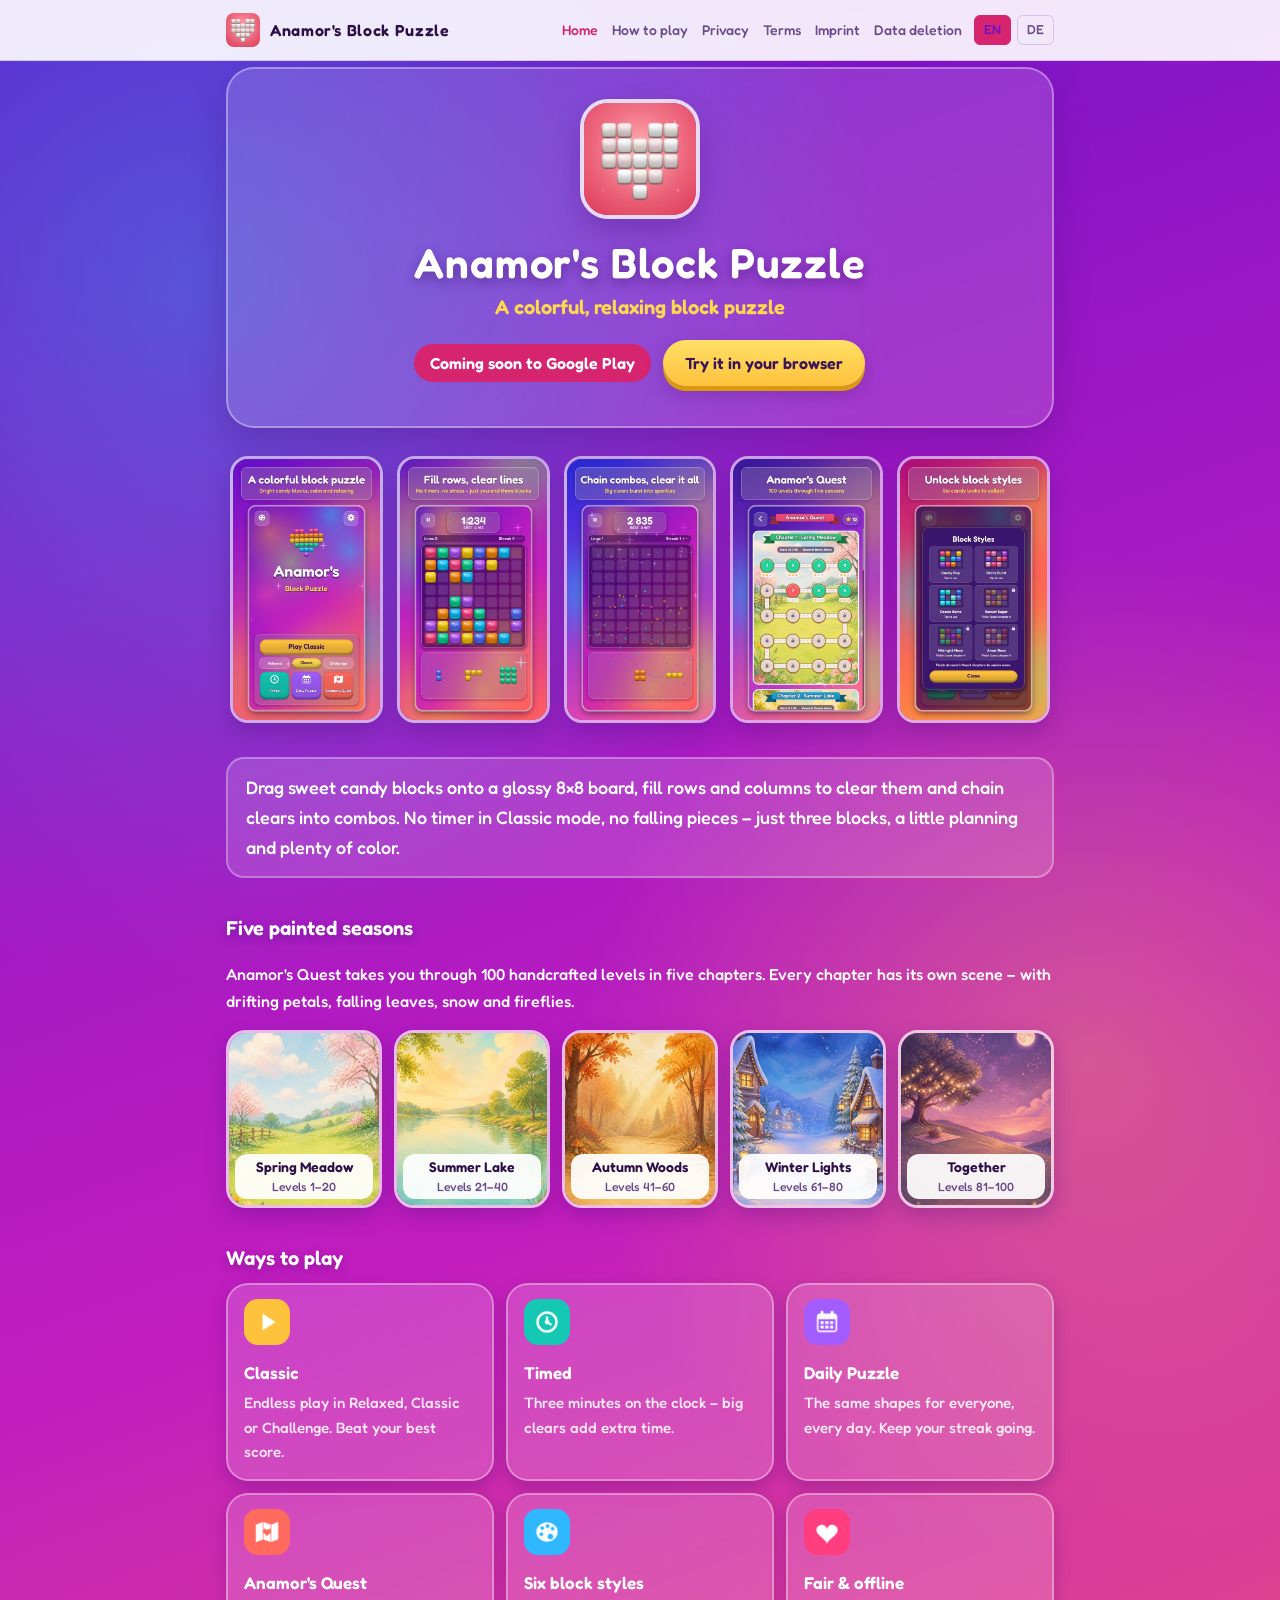
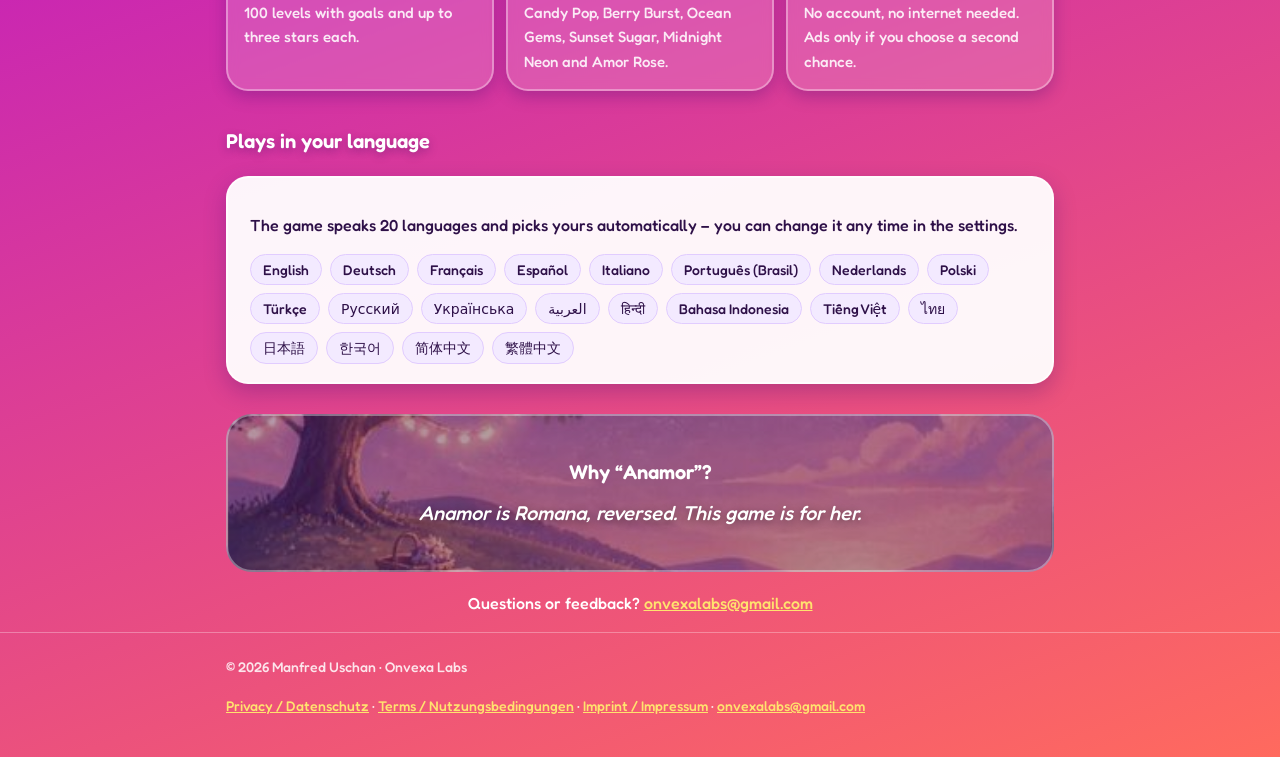
==== commit f3a39ada: "Vibrant glass restyle for v1.4 Co-Authored-By: Claude Opus 5.5 <noreply@anthropic.com> Claude-Sessio" ====
--- a/index.html
+++ b/index.html
@@ -6,12 +6,12 @@
   <title>Home · Anamor's Block Puzzle</title>
   <meta name="title-en" content="Home · Anamor's Block Puzzle">
   <meta name="title-de" content="Start · Anamor's Block Puzzle">
-  <meta name="description" content="Anamor's Block Puzzle – a cozy 8×8 block puzzle for Android through five painted seasons. 100 levels, daily puzzle, plays offline, 20 languages.">
+  <meta name="description" content="Anamor's Block Puzzle – a colorful 8×8 block puzzle for Android with five painted seasons in its Quest. 100 levels, daily puzzle, plays offline, 20 languages.">
   <meta property="og:title" content="Anamor's Block Puzzle">
-  <meta property="og:description" content="A cozy block puzzle through painted seasons – 100 levels, daily puzzle, plays offline.">
-  <meta property="og:image" content="https://onvexalabs-dev.github.io/anamors-block-puzzle-page/assets/hero.jpg">
+  <meta property="og:description" content="A colorful, relaxing block puzzle – 100 levels, daily puzzle, plays offline.">
+  <meta property="og:image" content="https://onvexalabs-dev.github.io/anamors-block-puzzle-page/assets/og.jpg">
   <meta property="og:type" content="website">
-  <meta name="theme-color" content="#f6d9b0">
+  <meta name="theme-color" content="#8a2be2">
   <link rel="icon" type="image/png" href="assets/favicon.png">
   <link rel="apple-touch-icon" href="assets/apple-touch-icon.png">
   <link rel="stylesheet" href="assets/style.css">
@@ -42,17 +42,17 @@
         <div class="hero-card">
           <img class="hero-icon" src="assets/icon.png" alt="Anamor's Block Puzzle icon" width="112" height="112">
           <h1>Anamor's Block Puzzle</h1>
-          <p class="tagline">A cozy block puzzle through painted seasons</p>
+          <p class="tagline">A colorful, relaxing block puzzle</p>
           <p class="cta"><span class="badge">Coming soon to Google Play</span> <a class="btn alt" href="how-to-play.html">Try it in your browser</a></p>
         </div>
       </section>
-      <div class="shots"><figure><img src="assets/shot_en_1.jpg" alt="A cozy block puzzle" loading="lazy" width="540" height="960"></figure><figure><img src="assets/shot_en_2.jpg" alt="Fill rows, clear lines" loading="lazy" width="540" height="960"></figure><figure><img src="assets/shot_en_3.jpg" alt="Chain combos" loading="lazy" width="540" height="960"></figure><figure><img src="assets/shot_en_4.jpg" alt="Anamor's Quest" loading="lazy" width="540" height="960"></figure><figure><img src="assets/shot_en_5.jpg" alt="Unlock block styles" loading="lazy" width="540" height="960"></figure></div>
-      <p class="intro">Drag sweet candy blocks onto a wooden 8×8 board, fill rows and columns to clear them and chain clears into combos. No timer in Classic mode, no falling pieces – just three blocks, a little planning and a calm, painted world around you.</p>
+      <div class="shots"><figure><img src="assets/shot_en_1.jpg" alt="A colorful block puzzle" loading="lazy" width="540" height="960"></figure><figure><img src="assets/shot_en_2.jpg" alt="Fill rows, clear lines" loading="lazy" width="540" height="960"></figure><figure><img src="assets/shot_en_3.jpg" alt="Chain combos" loading="lazy" width="540" height="960"></figure><figure><img src="assets/shot_en_4.jpg" alt="Anamor's Quest" loading="lazy" width="540" height="960"></figure><figure><img src="assets/shot_en_5.jpg" alt="Unlock block styles" loading="lazy" width="540" height="960"></figure></div>
+      <p class="intro">Drag sweet candy blocks onto a glossy 8×8 board, fill rows and columns to clear them and chain clears into combos. No timer in Classic mode, no falling pieces – just three blocks, a little planning and plenty of color.</p>
       <h2>Five painted seasons</h2>
       <p>Anamor's Quest takes you through 100 handcrafted levels in five chapters. Every chapter has its own scene – with drifting petals, falling leaves, snow and fireflies.</p>
       <div class="seasons"><figure class="season"><img src="assets/season_spring.jpg" alt="" loading="lazy"><figcaption><b>Spring Meadow</b><span>Levels 1–20</span></figcaption></figure><figure class="season"><img src="assets/season_summer.jpg" alt="" loading="lazy"><figcaption><b>Summer Lake</b><span>Levels 21–40</span></figcaption></figure><figure class="season"><img src="assets/season_autumn.jpg" alt="" loading="lazy"><figcaption><b>Autumn Woods</b><span>Levels 41–60</span></figcaption></figure><figure class="season"><img src="assets/season_winter.jpg" alt="" loading="lazy"><figcaption><b>Winter Lights</b><span>Levels 61–80</span></figcaption></figure><figure class="season"><img src="assets/season_together.jpg" alt="" loading="lazy"><figcaption><b>Together</b><span>Levels 81–100</span></figcaption></figure></div>
       <h2>Ways to play</h2>
-      <div class="feats"><div class="feat"><i class="ico" style="--ic:url(ic_play.png)"></i><h3>Classic</h3><p>Endless play in Relaxed, Classic or Challenge. Beat your best score.</p></div><div class="feat"><i class="ico" style="--ic:url(ic_clock.png)"></i><h3>Timed</h3><p>Three minutes on the clock – big clears add extra time.</p></div><div class="feat"><i class="ico" style="--ic:url(ic_calendar.png)"></i><h3>Daily Puzzle</h3><p>The same shapes for everyone, every day. Keep your streak going.</p></div><div class="feat"><i class="ico" style="--ic:url(ic_map.png)"></i><h3>Anamor's Quest</h3><p>100 levels with goals and up to three stars each.</p></div><div class="feat"><i class="ico" style="--ic:url(ic_palette.png)"></i><h3>Six block styles</h3><p>Candy Pop, Berry Burst, Ocean Gems, Sunset Sugar, Midnight Neon and Amor Rose.</p></div><div class="feat"><i class="ico" style="--ic:url(ic_heart.png)"></i><h3>Fair & offline</h3><p>No account, no internet needed. Ads only if you choose a second chance.</p></div></div>
+      <div class="feats"><div class="feat"><i class="ico i-play"></i><h3>Classic</h3><p>Endless play in Relaxed, Classic or Challenge. Beat your best score.</p></div><div class="feat"><i class="ico i-clock"></i><h3>Timed</h3><p>Three minutes on the clock – big clears add extra time.</p></div><div class="feat"><i class="ico i-calendar"></i><h3>Daily Puzzle</h3><p>The same shapes for everyone, every day. Keep your streak going.</p></div><div class="feat"><i class="ico i-map"></i><h3>Anamor's Quest</h3><p>100 levels with goals and up to three stars each.</p></div><div class="feat"><i class="ico i-palette"></i><h3>Six block styles</h3><p>Candy Pop, Berry Burst, Ocean Gems, Sunset Sugar, Midnight Neon and Amor Rose.</p></div><div class="feat"><i class="ico i-heart"></i><h3>Fair & offline</h3><p>No account, no internet needed. Ads only if you choose a second chance.</p></div></div>
       <h2>Plays in your language</h2>
       <div class="card"><p>The game speaks 20 languages and picks yours automatically – you can change it any time in the settings.</p><div class="chips"><span class="chip">English</span><span class="chip">Deutsch</span><span class="chip">Français</span><span class="chip">Español</span><span class="chip">Italiano</span><span class="chip">Português (Brasil)</span><span class="chip">Nederlands</span><span class="chip">Polski</span><span class="chip">Türkçe</span><span class="chip">Русский</span><span class="chip">Українська</span><span class="chip">العربية</span><span class="chip">हिन्दी</span><span class="chip">Bahasa Indonesia</span><span class="chip">Tiếng Việt</span><span class="chip">ไทย</span><span class="chip">日本語</span><span class="chip">한국어</span><span class="chip">简体中文</span><span class="chip">繁體中文</span></div></div>
       <section class="dedication">
@@ -66,17 +66,17 @@
         <div class="hero-card">
           <img class="hero-icon" src="assets/icon.png" alt="Anamor's Block Puzzle Symbol" width="112" height="112">
           <h1>Anamor's Block Puzzle</h1>
-          <p class="tagline">Ein gemütliches Block-Puzzle durch gemalte Jahreszeiten</p>
+          <p class="tagline">Ein farbenfrohes, entspannendes Block-Puzzle</p>
           <p class="cta"><span class="badge">Bald auf Google Play</span> <a class="btn alt" href="how-to-play.html">Im Browser ausprobieren</a></p>
         </div>
       </section>
-      <div class="shots"><figure><img src="assets/shot_de_1.jpg" alt="Gemütliches Block-Puzzle" loading="lazy" width="540" height="960"></figure><figure><img src="assets/shot_de_2.jpg" alt="Reihen füllen, Linien leeren" loading="lazy" width="540" height="960"></figure><figure><img src="assets/shot_de_3.jpg" alt="Combos verketten" loading="lazy" width="540" height="960"></figure><figure><img src="assets/shot_de_4.jpg" alt="Anamor's Quest" loading="lazy" width="540" height="960"></figure><figure><img src="assets/shot_de_5.jpg" alt="Block-Stile freischalten" loading="lazy" width="540" height="960"></figure></div>
-      <p class="intro">Ziehe süße Bonbon-Blöcke auf ein hölzernes 8×8-Brett, fülle Reihen und Spalten, um sie zu leeren, und verkette Treffer zu Combos. Kein Zeitdruck im Klassik-Modus, keine fallenden Teile – nur drei Blöcke, ein bisschen Planung und eine ruhige, gemalte Welt um dich herum.</p>
+      <div class="shots"><figure><img src="assets/shot_de_1.jpg" alt="Farbenfrohes Block-Puzzle" loading="lazy" width="540" height="960"></figure><figure><img src="assets/shot_de_2.jpg" alt="Reihen füllen, Linien leeren" loading="lazy" width="540" height="960"></figure><figure><img src="assets/shot_de_3.jpg" alt="Combos verketten" loading="lazy" width="540" height="960"></figure><figure><img src="assets/shot_de_4.jpg" alt="Anamor's Quest" loading="lazy" width="540" height="960"></figure><figure><img src="assets/shot_de_5.jpg" alt="Block-Stile freischalten" loading="lazy" width="540" height="960"></figure></div>
+      <p class="intro">Ziehe süße Bonbon-Blöcke auf ein glänzendes 8×8-Brett, fülle Reihen und Spalten, um sie zu leeren, und verkette Treffer zu Combos. Kein Zeitdruck im Klassik-Modus, keine fallenden Teile – nur drei Blöcke, ein bisschen Planung und jede Menge Farbe.</p>
       <h2>Fünf gemalte Jahreszeiten</h2>
       <p>Anamor's Quest führt dich durch 100 Level in fünf Kapiteln. Jedes Kapitel hat seine eigene Szene – mit Blütenblättern, fallendem Laub, Schnee und Glühwürmchen.</p>
       <div class="seasons"><figure class="season"><img src="assets/season_spring.jpg" alt="" loading="lazy"><figcaption><b>Frühlingswiese</b><span>Level 1–20</span></figcaption></figure><figure class="season"><img src="assets/season_summer.jpg" alt="" loading="lazy"><figcaption><b>Sommersee</b><span>Level 21–40</span></figcaption></figure><figure class="season"><img src="assets/season_autumn.jpg" alt="" loading="lazy"><figcaption><b>Herbstwald</b><span>Level 41–60</span></figcaption></figure><figure class="season"><img src="assets/season_winter.jpg" alt="" loading="lazy"><figcaption><b>Winterlichter</b><span>Level 61–80</span></figcaption></figure><figure class="season"><img src="assets/season_together.jpg" alt="" loading="lazy"><figcaption><b>Gemeinsam</b><span>Level 81–100</span></figcaption></figure></div>
       <h2>Spielmodi</h2>
-      <div class="feats"><div class="feat"><i class="ico" style="--ic:url(ic_play.png)"></i><h3>Klassisch</h3><p>Endlos spielen in Entspannt, Klassisch oder Herausforderung. Knacke deinen Bestwert.</p></div><div class="feat"><i class="ico" style="--ic:url(ic_clock.png)"></i><h3>Zeitmodus</h3><p>Drei Minuten auf der Uhr – große Treffer bringen Extrazeit.</p></div><div class="feat"><i class="ico" style="--ic:url(ic_calendar.png)"></i><h3>Tagesrätsel</h3><p>Jeden Tag dieselben Formen für alle. Halte deine Serie am Leben.</p></div><div class="feat"><i class="ico" style="--ic:url(ic_map.png)"></i><h3>Anamor's Quest</h3><p>100 Level mit Zielen und bis zu drei Sternen.</p></div><div class="feat"><i class="ico" style="--ic:url(ic_palette.png)"></i><h3>Sechs Block-Stile</h3><p>Bonbon-Pop, Beeren-Explosion, Ozean-Juwelen, Sonnenuntergang, Mitternachts-Neon und Amor-Rose.</p></div><div class="feat"><i class="ico" style="--ic:url(ic_heart.png)"></i><h3>Fair & offline</h3><p>Kein Konto, kein Internet nötig. Werbung nur, wenn du eine zweite Chance willst.</p></div></div>
+      <div class="feats"><div class="feat"><i class="ico i-play"></i><h3>Klassisch</h3><p>Endlos spielen in Entspannt, Klassisch oder Herausforderung. Knacke deinen Bestwert.</p></div><div class="feat"><i class="ico i-clock"></i><h3>Zeitmodus</h3><p>Drei Minuten auf der Uhr – große Treffer bringen Extrazeit.</p></div><div class="feat"><i class="ico i-calendar"></i><h3>Tagesrätsel</h3><p>Jeden Tag dieselben Formen für alle. Halte deine Serie am Leben.</p></div><div class="feat"><i class="ico i-map"></i><h3>Anamor's Quest</h3><p>100 Level mit Zielen und bis zu drei Sternen.</p></div><div class="feat"><i class="ico i-palette"></i><h3>Sechs Block-Stile</h3><p>Bonbon-Pop, Beeren-Explosion, Ozean-Juwelen, Sonnenuntergang, Mitternachts-Neon und Amor-Rose.</p></div><div class="feat"><i class="ico i-heart"></i><h3>Fair & offline</h3><p>Kein Konto, kein Internet nötig. Werbung nur, wenn du eine zweite Chance willst.</p></div></div>
       <h2>Spielt in deiner Sprache</h2>
       <div class="card"><p>Das Spiel spricht 20 Sprachen und wählt deine automatisch – in den Einstellungen kannst du sie jederzeit ändern.</p><div class="chips"><span class="chip">English</span><span class="chip">Deutsch</span><span class="chip">Français</span><span class="chip">Español</span><span class="chip">Italiano</span><span class="chip">Português (Brasil)</span><span class="chip">Nederlands</span><span class="chip">Polski</span><span class="chip">Türkçe</span><span class="chip">Русский</span><span class="chip">Українська</span><span class="chip">العربية</span><span class="chip">हिन्दी</span><span class="chip">Bahasa Indonesia</span><span class="chip">Tiếng Việt</span><span class="chip">ไทย</span><span class="chip">日本語</span><span class="chip">한국어</span><span class="chip">简体中文</span><span class="chip">繁體中文</span></div></div>
       <section class="dedication">
--- a/assets/style.css
+++ b/assets/style.css
@@ -1,33 +1,34 @@
 @font-face { font-family: "Fredoka"; src: url("Fredoka-Medium.woff2") format("woff2"); font-weight: 400 500; font-display: swap; }
 @font-face { font-family: "Fredoka"; src: url("Fredoka-SemiBold.woff2") format("woff2"); font-weight: 600 700; font-display: swap; }
 :root {
-  --bg: #fbe6c8;
-  --panel: rgba(255, 247, 234, .94);
-  --trace: #e2c49c;
-  --text: #4a2e1f;
-  --dim: #8c6a55;
-  --accent: #e2475f;
-  --accent2: #5db37e;
+  --bg: #6a11cb;
+  --panel: rgba(255, 255, 255, .95);
+  --trace: rgba(255, 255, 255, .7);
+  --text: #2e1048;
+  --dim: #6b4a8c;
+  --accent: #d6246e;
+  --accent2: #8a2be2;
   --warn: #b7791f;
-  --line: rgba(160, 110, 60, .28);
+  --line: rgba(110, 40, 160, .2);
+  --grad: linear-gradient(160deg, #6a11cb 0%, #c21dbe 50%, #ff6a5e 100%);
+  --shadow: rgba(60, 10, 110, .28);
 }
 * { box-sizing: border-box; }
 html { -webkit-text-size-adjust: 100%; }
 body {
   margin: 0;
+  min-height: 100vh;
   background: var(--bg);
-  background-image: linear-gradient(rgba(255, 244, 228, .72), rgba(255, 244, 228, .72)), url("bg.jpg");
-  background-size: cover;
-  background-position: center;
-  background-attachment: fixed;
+  background-image: radial-gradient(circle at 15% 12%, rgba(0, 229, 255, .3), transparent 30%),
+    radial-gradient(circle at 85% 45%, rgba(255, 210, 63, .3), transparent 30%), var(--grad);
   color: var(--text);
   font: 16px/1.65 "Fredoka", system-ui, -apple-system, "Segoe UI", Roboto, sans-serif;
 }
 a { color: var(--accent); }
-a:hover { color: #b8324a; }
+a:hover { color: #a3135a; }
 header.top {
   border-bottom: 1px solid var(--line);
-  background: rgba(255, 247, 234, .94);
+  background: rgba(255, 255, 255, .9);
   position: sticky; top: 0; z-index: 5;
   backdrop-filter: blur(6px);
 }
@@ -45,18 +46,28 @@
 }
 .lang button[aria-pressed="true"] { color: var(--bg); background: var(--accent); border-color: var(--accent); }
 main { padding: 28px 0 60px; }
+/* text pages sit on a white sheet; the landing page (with .hero2) is glass on the gradient */
+main > article:not(:has(.hero2)):not(.plain) { background: var(--panel); border-radius: 26px; padding: 18px 26px 26px;
+  box-shadow: 0 14px 34px var(--shadow); }
+main > article:has(.hero2) > h2, main > article:has(.hero2) > p:not(.intro) { color: #fff; }
+main > article:has(.hero2) > h2 { text-shadow: 0 3px 8px rgba(58, 16, 96, .35); }
+main > article:has(.hero2) > p a { color: #ffe36e; }
+main > article.plain h1 { color: #fff; text-shadow: 0 3px 8px rgba(58, 16, 96, .35); }
+main > article.plain .meta { color: rgba(255, 255, 255, .88); }
+main > div[data-lang] > h2 { color: #fff; text-shadow: 0 3px 8px rgba(58, 16, 96, .35); }
+footer a { color: #ffe36e; } footer a:hover { color: #fff; }
 h1 { font-size: 30px; line-height: 1.2; margin: 8px 0 6px; letter-spacing: .02em; }
 h2 { font-size: 20px; margin: 34px 0 8px; color: var(--accent); }
 h3 { font-size: 17px; margin: 22px 0 6px; }
 .meta { color: var(--dim); font-size: 14px; margin-bottom: 18px; }
 .card {
   background: var(--panel); border: 2px solid var(--trace); border-radius: 22px;
-  padding: 18px 22px; margin: 18px 0; box-shadow: 0 8px 22px rgba(90, 50, 20, .18);
+  padding: 18px 22px; margin: 18px 0; box-shadow: 0 8px 22px var(--shadow);
 }
 .hero { text-align: center; padding: 30px 0 10px; }
-.hero img { width: 128px; height: 128px; border-radius: 28px; box-shadow: 0 10px 30px rgba(120, 60, 20, .35); }
-.hero h1 { font-size: 40px; margin-top: 16px; color: var(--accent); text-shadow: 0 2px 0 #fff, 0 0 18px rgba(255,255,255,.9); }
-.hero .sub { color: var(--accent2); letter-spacing: .3em; font-weight: 700; }
+.hero img { width: 128px; height: 128px; border-radius: 28px; box-shadow: 0 10px 30px var(--shadow); }
+.hero h1 { font-size: 40px; margin-top: 16px; color: #fff; text-shadow: 0 4px 10px rgba(58, 16, 96, .45); }
+.hero .sub { color: #ffd84d; letter-spacing: .3em; font-weight: 700; }
 .promise { border-left: 4px solid var(--accent); }
 .todo { background: rgba(255,176,0,.15); color: var(--warn); border: 1px dashed var(--warn); padding: 0 4px; border-radius: 4px; }
 table { width: 100%; border-collapse: collapse; font-size: 15px; }
@@ -64,9 +75,9 @@
 th { color: var(--dim); font-weight: 600; }
 .tablewrap { overflow-x: auto; }
 ul { padding-left: 22px; }
-footer { border-top: 1px solid var(--line); color: var(--dim); font-size: 14px; padding: 22px 0 40px; }
+footer { border-top: 1px solid rgba(255,255,255,.3); color: rgba(255,255,255,.85); font-size: 14px; padding: 22px 0 40px; }
 footer .wrap { display: flex; gap: 16px; flex-wrap: wrap; justify-content: space-between; }
-code { background: #f1e2cc; padding: 1px 5px; border-radius: 4px; font-size: 14px; }
+code { background: #efe4ff; padding: 1px 5px; border-radius: 4px; font-size: 14px; }
 /* language switching: without JS both languages stay visible */
 html.js [data-lang] { display: none; }
 html.js.lang-en [data-lang="en"], html.js.lang-de [data-lang="de"] { display: block; }
@@ -79,18 +90,18 @@
 .badge { display: inline-block; margin-top: 6px; padding: 6px 16px; border-radius: 999px; background: var(--accent); color: #fff; font-weight: 600; }
 .gallery { display: grid; grid-template-columns: repeat(auto-fit, minmax(170px, 1fr)); gap: 14px; margin: 26px 0; }
 .gallery figure { margin: 0; text-align: center; }
-.gallery img { width: 100%; border-radius: 18px; border: 5px solid #fff7ea; box-shadow: 0 10px 24px rgba(90, 50, 20, .3); }
-.gallery figcaption { font-size: 14px; color: var(--dim); margin-top: 6px; }
+.gallery img { width: 100%; border-radius: 18px; border: 4px solid rgba(255,255,255,.6); box-shadow: 0 10px 24px var(--shadow); }
+.gallery figcaption { font-size: 14px; color: #fff; margin-top: 6px; }
 html.js .gallery figcaption[data-lang] { display: none; }
 html.js.lang-en .gallery figcaption[data-lang="en"], html.js.lang-de .gallery figcaption[data-lang="de"] { display: block; }
 
 /* --- buttons --- */
 .btn { display: inline-block; border: 0; cursor: pointer; font: inherit; font-weight: 600; color: #fff; text-decoration: none;
-  padding: 10px 22px; border-radius: 18px; background: linear-gradient(#f47b6c, #ee5f50); box-shadow: 0 5px 0 #b8443a, 0 8px 18px rgba(90,40,20,.25); }
+  padding: 10px 22px; border-radius: 999px; background: linear-gradient(#ff5f9e, #e3246e); box-shadow: 0 5px 0 #a3135a, 0 8px 18px var(--shadow); }
 .btn:hover { color: #fff; filter: brightness(1.08); }
-.btn:active { transform: translateY(4px); box-shadow: 0 1px 0 #b8443a; }
-.btn.alt { color: #4a2e1f; background: linear-gradient(#fffaf2, #f5e8d4); box-shadow: 0 5px 0 #cdb393, 0 8px 18px rgba(90,40,20,.2); }
-.btn.alt:hover { color: #4a2e1f; }
+.btn:active { transform: translateY(4px); box-shadow: 0 1px 0 #a3135a; }
+.btn.alt { color: #3a1659; background: linear-gradient(#ffe066, #ffc23d); box-shadow: 0 5px 0 #d99a12, 0 8px 18px var(--shadow); }
+.btn.alt:hover { color: #3a1659; }
 .btn span[data-lang] { display: none; }
 html.lang-en .btn span[data-lang="en"], html.lang-de .btn span[data-lang="de"], html:not(.js) .btn span[data-lang="en"] { display: inline; }
 
@@ -98,21 +109,21 @@
 .tut { --cs: min(10vw, 52px); --ts: calc(var(--cs) * 0.5); margin: 10px auto 30px; max-width: 520px; text-align: center; touch-action: none; user-select: none; -webkit-user-select: none; }
 .tut-head { display: flex; justify-content: space-between; align-items: center; min-height: 30px; }
 .tut-steps { display: flex; gap: 8px; }
-.tut-steps .dot { width: 12px; height: 12px; border-radius: 50%; background: rgba(74,46,31,.18); }
+.tut-steps .dot { width: 12px; height: 12px; border-radius: 50%; background: rgba(255,255,255,.3); }
 .tut-steps .dot.done { background: var(--accent2); }
 .tut-steps .dot.now { background: var(--accent); box-shadow: 0 0 10px var(--accent); }
-.tut-score { font-weight: 600; color: var(--dim); }
-.tut-score b { color: var(--text); font-size: 22px; }
-.tut-msg { min-height: 3.2em; font-size: 18px; margin: 10px 0 14px; }
+.tut-score { font-weight: 600; color: rgba(255,255,255,.85); }
+.tut-score b { color: #fff; font-size: 22px; }
+.tut-msg { min-height: 3.2em; font-size: 18px; margin: 10px 0 14px; color: #fff; }
 .tut-msg span[data-lang] { display: none; }
 html.lang-en .tut-msg span[data-lang="en"], html.lang-de .tut-msg span[data-lang="de"], html:not(.js) .tut-msg span[data-lang="en"] { display: inline; }
 .tut-board { position: relative; display: grid; grid-template-columns: repeat(8, var(--cs)); grid-template-rows: repeat(8, var(--cs));
   width: calc(var(--cs) * 8); margin: 0 auto; padding: 8px; box-sizing: content-box; border-radius: 26px;
-  background: #f6ebda;
-  border: calc(var(--cs) * 0.3) solid #a86b3c;
-  border-image: none; box-shadow: inset 0 0 0 3px rgba(90,50,20,.25), 0 14px 30px rgba(90,50,20,.35); }
+  background: rgba(20, 0, 50, .32);
+  border: 2px solid rgba(255, 255, 255, .35);
+  border-image: none; box-shadow: 0 14px 30px var(--shadow); backdrop-filter: blur(6px); }
 .tut-board.over .cb { filter: grayscale(.85) brightness(.95); transition: filter .8s; }
-.tc { position: relative; margin: 2px; border-radius: 22%; background: #e9d9c2; box-shadow: inset 0 3px 5px rgba(90,50,20,.22); }
+.tc { position: relative; margin: 2px; border-radius: 22%; background: rgba(255, 255, 255, .13); }
 .tc.ok { background: rgba(61, 220, 132, .45); }
 .tc.bad { background: rgba(255, 59, 92, .45); }
 .tc.hl { box-shadow: inset 0 0 0 3px rgba(242,174,46,.9), 0 0 12px rgba(242,174,46,.6); }
@@ -133,54 +144,57 @@
 .beam.v { top: -6%; height: 112%; width: calc(var(--cs) * 1.6); left: calc(8px + var(--i) * var(--cs) - var(--cs) * .3); }
 @keyframes beam { from { opacity: 1; } to { opacity: 0; transform: scale(1.1); } }
 .pop-text { position: absolute; left: 50%; top: 38%; transform: translate(-50%, -50%); font-size: 40px; font-weight: 700; pointer-events: none;
-  -webkit-text-stroke: 7px #4a2e1f; paint-order: stroke fill; animation: ptext 1s ease-out forwards; white-space: nowrap; }
+  -webkit-text-stroke: 7px #3a1060; paint-order: stroke fill; animation: ptext 1s ease-out forwards; white-space: nowrap; }
 .pop-text.pink { color: #ef5f73; } .pop-text.gold { color: #f6c453; }
 @keyframes ptext { 0% { transform: translate(-50%, -50%) scale(.3); } 25% { transform: translate(-50%, -50%) scale(1.1); } 70% { opacity: 1; } 100% { transform: translate(-50%, -70%); opacity: 0; } }
 .tut-tray { display: grid; grid-template-columns: repeat(3, 1fr); gap: 10px; margin: 16px auto 0; width: calc(var(--cs) * 8 + 16px);
-  min-height: calc(var(--cs) * 2.8); padding: 10px 0; border-radius: 22px; background: rgba(255, 247, 234, .92); border: 2px solid var(--trace); }
+  min-height: calc(var(--cs) * 2.8); padding: 10px 0; border-radius: 22px; background: rgba(255, 255, 255, .16); border: 2px solid rgba(255, 255, 255, .35); }
 .slot { display: flex; align-items: center; justify-content: center; }
 .piece { display: grid; cursor: grab; touch-action: none; }
 .piece .cb { position: relative; inset: auto; width: calc(var(--ts) - 2px); height: calc(var(--ts) - 2px); margin: 1px; }
 .piece.dim { opacity: .35; }
 .piece.lifted { visibility: hidden; }
-.drag-ghost { position: fixed; left: 0; top: 0; z-index: 50; pointer-events: none; filter: drop-shadow(0 10px 12px rgba(90,50,20,.4)); }
+.drag-ghost { position: fixed; left: 0; top: 0; z-index: 50; pointer-events: none; filter: drop-shadow(0 10px 12px rgba(40,0,80,.45)); }
 .drag-ghost .cb { position: absolute; inset: auto; transform: scale(.94); }
 .drag-ghost.back { transition: transform .18s ease-in; }
 .tut-buttons { display: flex; gap: 12px; justify-content: center; flex-wrap: wrap; margin-top: 22px; }
 .tut-msg .btn { margin-top: 10px; }
 
-/* --- landing page (v1.3) --- */
+/* --- landing page (v1.4, vibrant glass) --- */
 .hero2 { margin: 6px 0 22px; border-radius: 28px; overflow: hidden; padding: 70px 18px 40px;
-  background: url("hero.jpg") center/cover; box-shadow: 0 14px 34px rgba(90, 50, 20, .28); text-align: center; }
-.hero-card { display: inline-block; max-width: 560px; background: rgba(255, 247, 234, .93); border: 2px solid var(--trace);
-  border-radius: 26px; padding: 22px 26px 18px; box-shadow: 0 10px 26px rgba(90, 50, 20, .22); }
-.hero-icon { width: 112px; height: 112px; border-radius: 26px; margin-top: -78px; border: 5px solid #fff7ea;
-  box-shadow: 0 10px 24px rgba(90, 50, 20, .35); }
-.hero2 h1 { font-size: 40px; margin: 10px 0 2px; color: var(--accent); }
-.tagline { font-size: 19px; margin: 0 0 14px; color: var(--text); }
+  background: rgba(255, 255, 255, .14); border: 2px solid rgba(255, 255, 255, .35);
+  box-shadow: 0 14px 34px var(--shadow); text-align: center; backdrop-filter: blur(8px); }
+.hero-card { display: inline-block; max-width: 560px; }
+.hero-icon { width: 120px; height: 120px; border-radius: 28px; margin-top: -40px; border: 4px solid rgba(255,255,255,.8);
+  box-shadow: 0 12px 28px var(--shadow); }
+.hero2 h1 { font-size: 42px; margin: 12px 0 2px; color: #fff; text-shadow: 0 4px 12px rgba(58, 16, 96, .45); }
+.tagline { font-size: 20px; margin: 0 0 16px; color: #ffd84d; font-weight: 600; }
 .cta { display: flex; gap: 12px; justify-content: center; align-items: center; flex-wrap: wrap; margin: 0; }
 .cta .badge { margin: 0; }
 .shots { display: flex; gap: 14px; overflow-x: auto; scroll-snap-type: x mandatory; padding: 6px 4px 16px; }
 .shots figure { margin: 0; flex: 0 0 min(42vw, 200px); scroll-snap-align: start; }
-.shots img { width: 100%; height: auto; border-radius: 18px; border: 4px solid #fff7ea; box-shadow: 0 10px 22px rgba(90, 50, 20, .28); display: block; }
-.intro { font-size: 18px; background: rgba(255, 247, 234, .8); border-radius: 18px; padding: 14px 18px; }
+.shots img { width: 100%; height: auto; border-radius: 18px; border: 3px solid rgba(255,255,255,.6); box-shadow: 0 10px 22px var(--shadow); display: block; }
+.intro { font-size: 18px; color: #fff; background: rgba(255, 255, 255, .14); border: 2px solid rgba(255,255,255,.3); border-radius: 18px; padding: 14px 18px; }
 .seasons { display: grid; grid-template-columns: repeat(5, 1fr); gap: 12px; margin: 14px 0 6px; }
-.season { margin: 0; position: relative; border-radius: 20px; overflow: hidden; border: 4px solid #fff7ea; box-shadow: 0 8px 20px rgba(90, 50, 20, .25); }
+.season { margin: 0; position: relative; border-radius: 20px; overflow: hidden; border: 3px solid rgba(255,255,255,.7); box-shadow: 0 8px 20px var(--shadow); }
 .season img { width: 100%; display: block; aspect-ratio: 1 / 1.15; object-fit: cover; }
-.season figcaption { position: absolute; left: 6px; right: 6px; bottom: 6px; background: rgba(255, 247, 234, .92); border-radius: 12px;
+.season figcaption { position: absolute; left: 6px; right: 6px; bottom: 6px; background: rgba(255, 255, 255, .92); border-radius: 12px;
   padding: 4px 6px; text-align: center; line-height: 1.25; }
 .season b { display: block; font-size: 14px; } .season span { font-size: 12px; color: var(--dim); }
 .feats { display: grid; grid-template-columns: repeat(3, 1fr); gap: 12px; }
-.feat { background: var(--panel); border: 2px solid var(--trace); border-radius: 20px; padding: 14px 16px; box-shadow: 0 6px 16px rgba(90, 50, 20, .14); }
-.feat h3 { margin: 6px 0 4px; } .feat p { margin: 0; font-size: 15px; color: var(--dim); }
-.ico { display: inline-block; width: 46px; height: 46px; border-radius: 14px; background: var(--accent); position: relative; }
+.feat { background: rgba(255, 255, 255, .16); border: 2px solid rgba(255,255,255,.35); border-radius: 22px; padding: 14px 16px; box-shadow: 0 6px 16px var(--shadow); color: #fff; backdrop-filter: blur(6px); }
+.feat h3 { margin: 6px 0 4px; } .feat p { margin: 0; font-size: 15px; color: rgba(255,255,255,.88); }
+.ico { display: inline-block; width: 46px; height: 46px; border-radius: 14px; background: #ffc23d; position: relative; }
 .ico::after { content: ""; position: absolute; inset: 9px; background: #fff; -webkit-mask: var(--ic) center/contain no-repeat; mask: var(--ic) center/contain no-repeat; }
-.feat:nth-child(2) .ico { background: #f2ae2e; } .feat:nth-child(3) .ico { background: #4c9fd6; }
-.feat:nth-child(4) .ico { background: #ef5f73; } .feat:nth-child(5) .ico { background: #9c7bd6; } .feat:nth-child(6) .ico { background: #5db37e; }
+.i-play { --ic: url("ic_play.png"); } .i-clock { --ic: url("ic_clock.png"); } .i-calendar { --ic: url("ic_calendar.png"); }
+.i-map { --ic: url("ic_map.png"); } .i-palette { --ic: url("ic_palette.png"); } .i-heart { --ic: url("ic_heart.png"); }
+.feat:nth-child(2) .ico { background: #14c8b4; } .feat:nth-child(3) .ico { background: #a35cff; }
+.feat:nth-child(4) .ico { background: #ff6a5e; } .feat:nth-child(5) .ico { background: #2fb8ff; } .feat:nth-child(6) .ico { background: #ff3d7f; }
 .chips { display: flex; flex-wrap: wrap; gap: 8px; margin-top: 8px; }
-.chip { background: #fff; border: 1px solid var(--trace); border-radius: 999px; padding: 3px 12px; font-size: 14px; }
+.chip { background: #f3eaff; border: 1px solid #e1ccff; border-radius: 999px; padding: 3px 12px; font-size: 14px; }
 .dedication { margin: 30px 0 10px; border-radius: 26px; padding: 40px 20px; text-align: center; color: #fff;
-  background: linear-gradient(rgba(40, 20, 60, .35), rgba(40, 20, 60, .35)), url("season_together.jpg") center/cover; }
+  background: linear-gradient(rgba(40, 10, 80, .35), rgba(40, 10, 80, .35)), url("season_together.jpg") center/cover;
+  border: 2px solid rgba(255,255,255,.35); }
 .dedication h2 { color: #fff; margin-top: 0; } .dedication p { font-size: 20px; margin: 0; text-shadow: 0 2px 8px rgba(0,0,0,.4); }
 .support { text-align: center; margin-top: 18px; }
 @media (max-width: 720px) {
@@ -188,6 +202,6 @@
   .seasons .season:last-child { grid-column: span 2; }
   .seasons .season:last-child img { aspect-ratio: 2 / 1.1; }
   .feats { grid-template-columns: 1fr; }
-  .hero2 { padding-top: 64px; } .hero2 h1 { font-size: 30px; }
+  .hero2 { padding-top: 54px; } .hero2 h1 { font-size: 30px; }
 }
 @media (min-width: 721px) { .shots { overflow: visible; } .shots figure { flex: 1 1 0; } }
